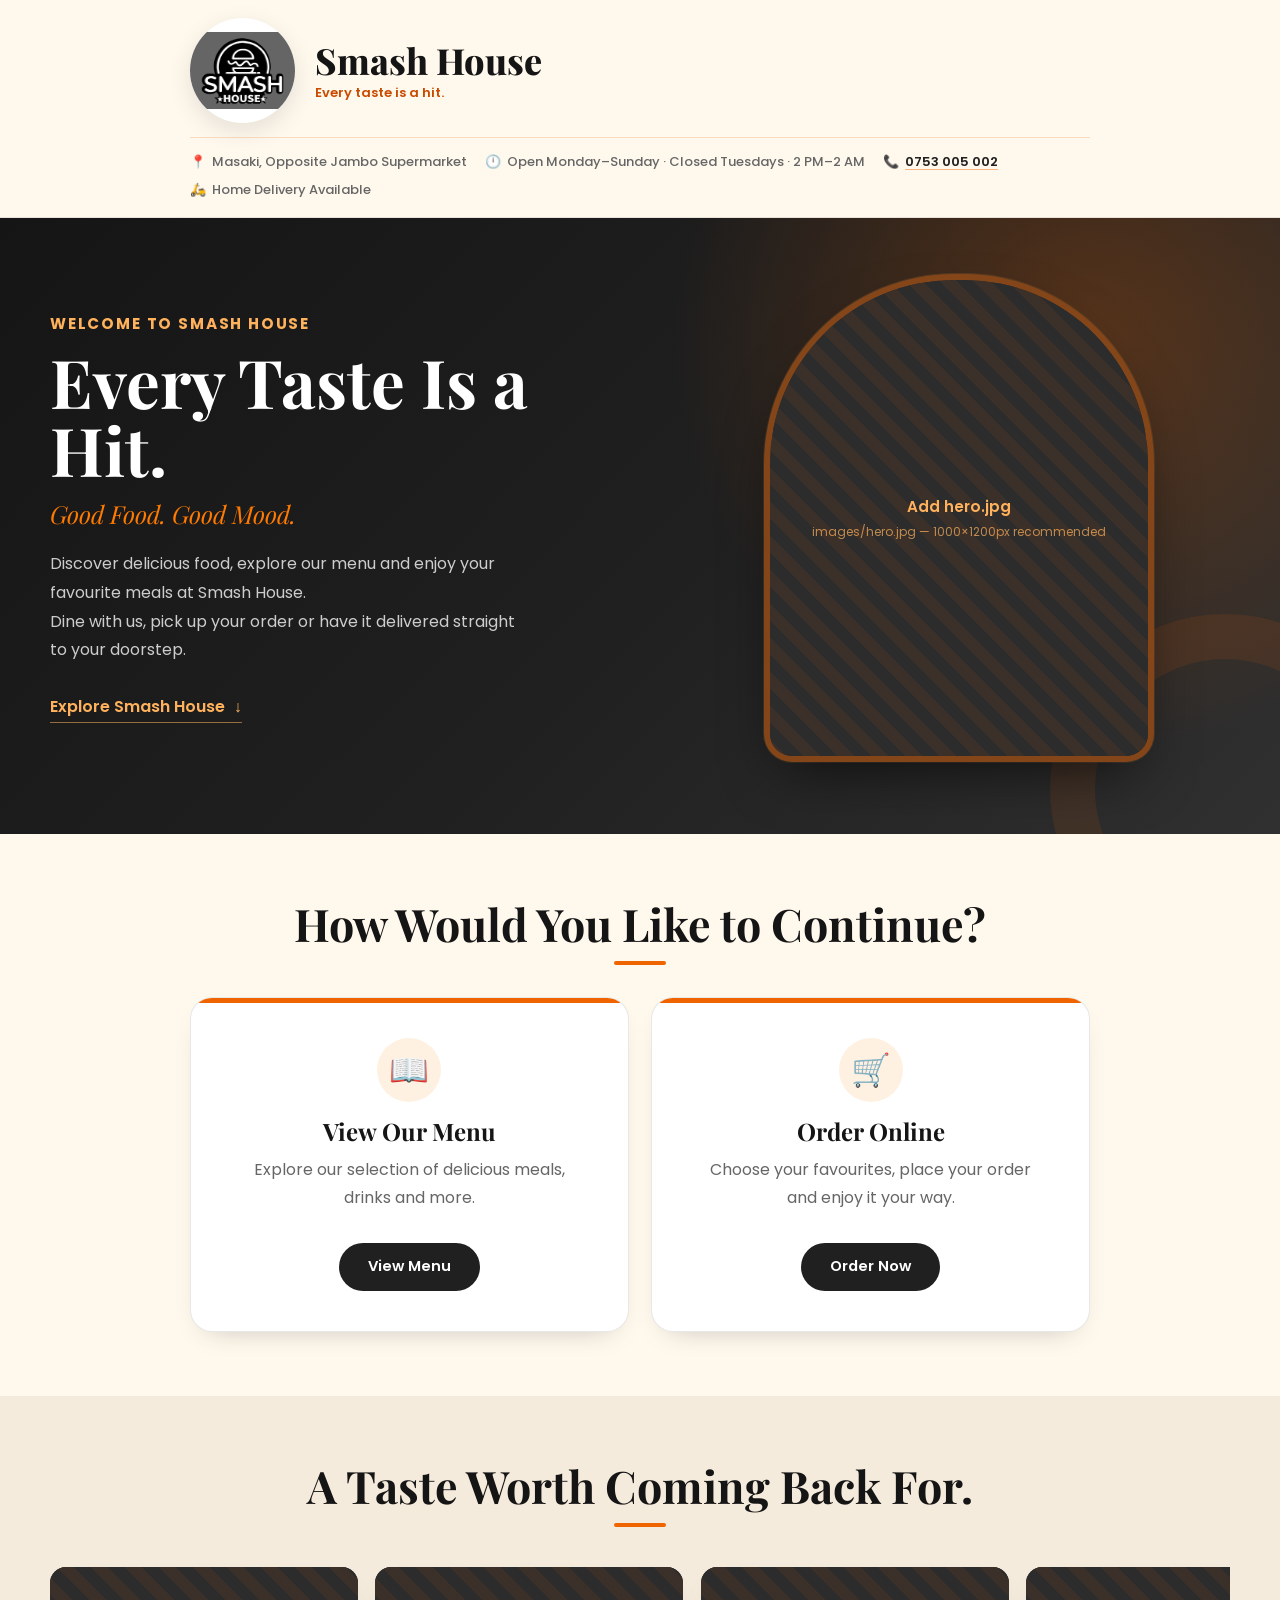
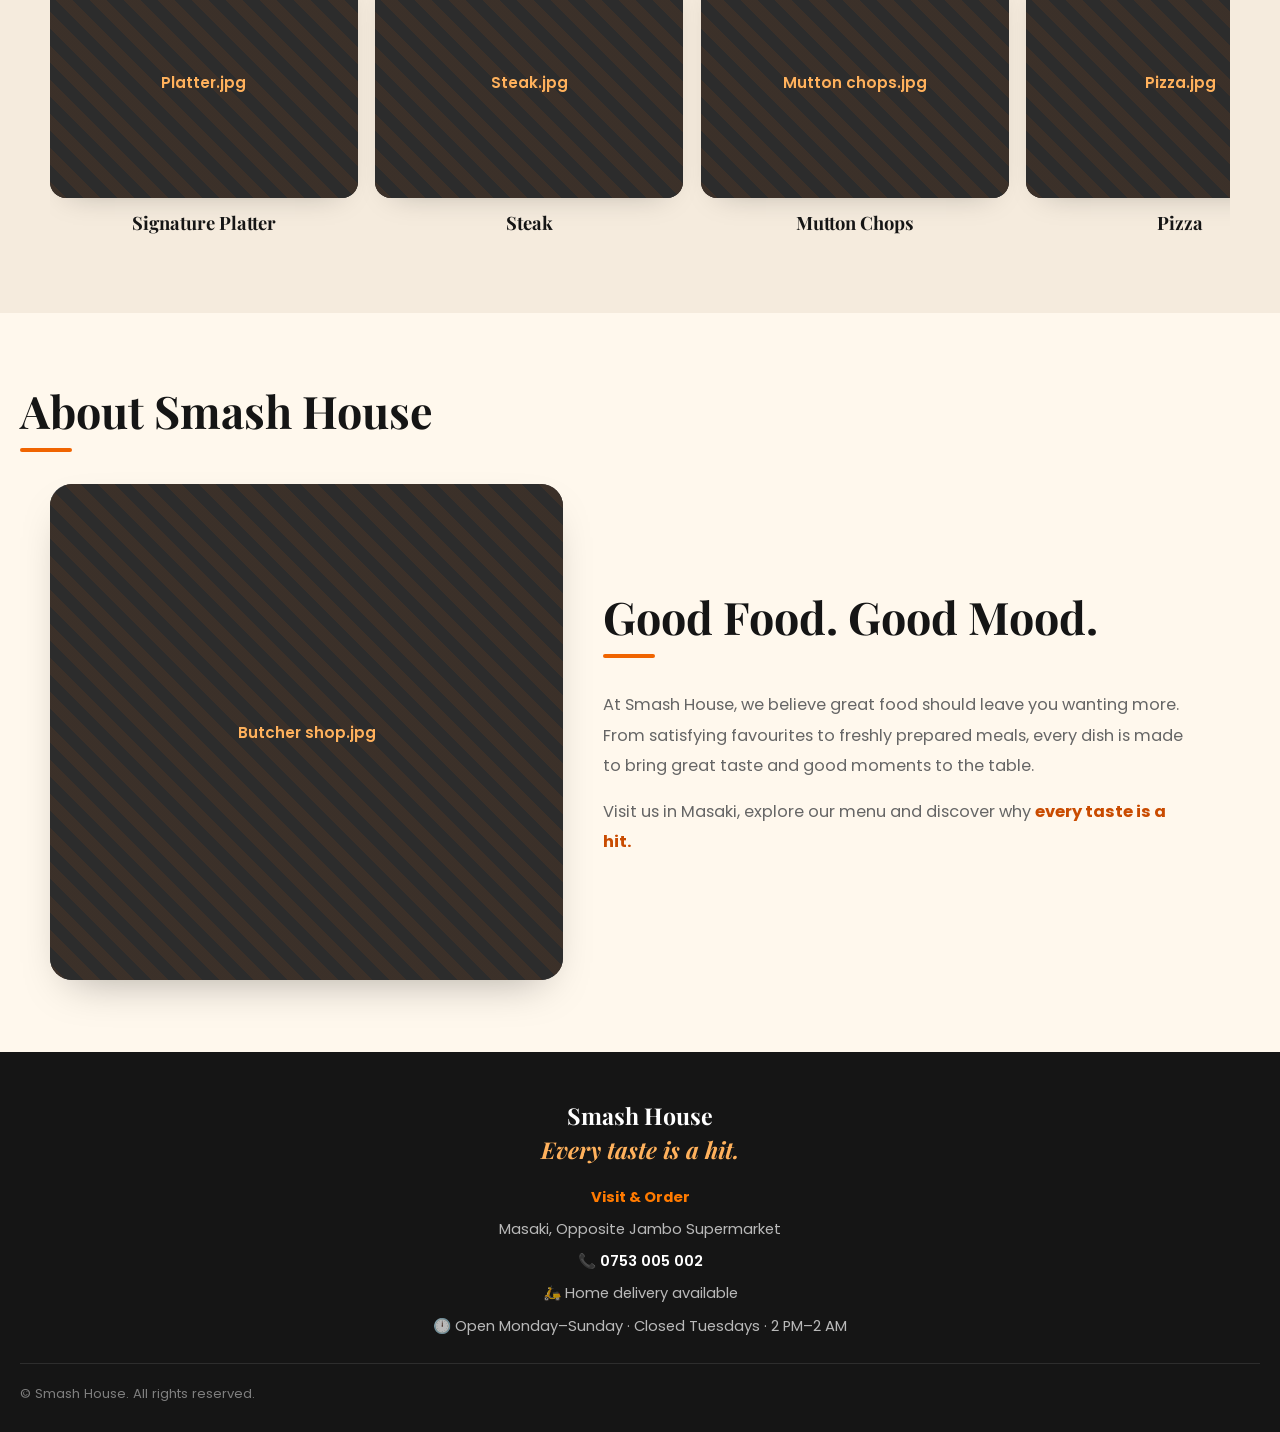
==== index.html @ 9a768fe7 "Update index.html" ====
<!DOCTYPE html>
<html lang="en">
<head>
  <meta charset="UTF-8">
  <meta name="viewport" content="width=device-width, initial-scale=1.0">

  <title>Smash House | Every Taste Is a Hit</title>

  <meta
    name="description"
    content="Welcome to Smash House, Masaki. Discover our menu, enjoy delicious food and order your favourite meals online for pickup or home delivery."
  >

  <!-- Google Fonts -->
  <link rel="preconnect" href="https://fonts.googleapis.com">
  <link rel="preconnect" href="https://fonts.gstatic.com" crossorigin>

  <link
    href="https://fonts.googleapis.com/css2?family=Playfair+Display:wght@600;700;800&family=Poppins:wght@400;500;600;700&display=swap"
    rel="stylesheet"
  >

  <link rel="stylesheet" href="style.css">
</head>

<body>

  <!-- =========================================================
       HEADER
       ========================================================= -->

  <header class="site-header">

    <div class="header-inner">

      <!-- Restaurant Logo -->
      <div class="brand-logo">
        <img
          src="logo.jpeg"
          alt="Smash House logo"
        >
      </div>

      <!-- Restaurant Brand -->
      <div class="brand-copy">

        <p class="brand-eyebrow"></p>

        <h1 class="brand-name">
          Smash House
        </h1>

        <p class="brand-tagline">
          Every taste is a hit.
        </p>

      </div>

      <!-- Restaurant Information -->
      <div class="header-strip">

        <div class="header-strip-item">
          <span class="header-icon">📍</span>
          <span>Masaki, Opposite Jambo Supermarket</span>
        </div>

        <div class="header-strip-item">
          <span class="header-icon">🕛</span>
          <span>
            Open Monday–Sunday · Closed Tuesdays · 2 PM–2 AM
          </span>
        </div>

        <div class="header-strip-item">
          <span class="header-icon">📞</span>
          <a href="tel:0753005002">0753 005 002</a>
        </div>

        <div class="header-strip-item">
          <span class="header-icon">🛵</span>
          <span>Home Delivery Available</span>
        </div>

      </div>

    </div>

  </header>


  <main>

    <!-- =========================================================
         HERO / WELCOME SECTION
         ========================================================= -->

    <section class="hero" aria-labelledby="hero-heading">

      <div class="hero-inner">

        <div class="hero-text">

          <p class="hero-kicker">
            Welcome to Smash House
          </p>

          <h1 id="hero-heading">
            Every Taste Is a Hit.
          </h1>

          <p class="hero-tagline">
            Good Food. Good Mood.
          </p>

          <p class="hero-copy">
            Discover delicious food, explore our menu and enjoy your
            favourite meals at Smash House. 
            <br>
            Dine with us, pick up your
            order or have it delivered straight to your doorstep.
          </p>

          <a href="#choose" class="hero-scroll-cta">
            <span>Explore Smash House</span>
            <span class="hero-scroll-arrow" aria-hidden="true">↓</span>
          </a>

        </div>


        <div class="hero-media">

          <div class="hero-image-frame">

            <img
              src="hero.png"
              alt="Delicious food served at Smash House"
              class="hero-image"
              onerror="this.closest('.hero-image-frame').classList.add('image-fallback')"
            >

            <div class="fallback-label" aria-hidden="true">
              <span>Add hero.jpg</span>
              <small>images/hero.jpg — 1000×1200px recommended</small>
            </div>

          </div>

        </div>

      </div>

    </section>


    <!-- =========================================================
         MAIN OPTIONS
         ========================================================= -->

    <section
      class="choose"
      id="choose"
      aria-labelledby="choose-heading"
    >

      <h2 id="choose-heading" class="section-heading">
        How Would You Like to Continue?
      </h2>

      <div class="choice-grid">

        <!-- Table Menu -->
        <a
          href="index1.html"
          class="choice-card choice-card--menu"
        >

          <span class="choice-icon" aria-hidden="true">
            📖
          </span>

          <h3>
            View Our Menu
          </h3>

          <p>
            Explore our selection of delicious meals, drinks and more.
          </p>

          <span class="choice-button">
            View Menu
          </span>

        </a>


        <!-- Online Ordering -->
        <a
          href="index2.html"
          class="choice-card choice-card--order"
        >

          <span class="choice-icon" aria-hidden="true">
            🛒
          </span>

          <h3>
            Order Online
          </h3>

          <p>
            Choose your favourites, place your order and enjoy it your way.
          </p>

          <span class="choice-button">
            Order Now
          </span>

        </a>

      </div>

    </section>


    <!-- =========================================================
         FEATURED FOOD SECTION
         ========================================================= -->

    <section
      class="featured"
      aria-labelledby="featured-heading"
    >

      <h2 id="featured-heading" class="section-heading">
        A Taste Worth Coming Back For.
      </h2>

      <div class="featured-track">

        <figure class="food-card">

          <div class="food-image-frame">

            <img
              src="Platter.jpeg"
              alt="Smash House platter"
              loading="lazy"
              onerror="this.closest('.food-image-frame').classList.add('image-fallback')"
            >

            <div class="fallback-label" aria-hidden="true">
              <span>Platter.jpg</span>
            </div>

          </div>

          <figcaption>
            Signature Platter
          </figcaption>

        </figure>


        <figure class="food-card">

          <div class="food-image-frame">

            <img
              src="Steak.jpeg"
              alt="Steak served at Smash House"
              loading="lazy"
              onerror="this.closest('.food-image-frame').classList.add('image-fallback')"
            >

            <div class="fallback-label" aria-hidden="true">
              <span>Steak.jpg</span>
            </div>

          </div>

          <figcaption>
            Steak
          </figcaption>

        </figure>


        <figure class="food-card">

          <div class="food-image-frame">

            <img
              src="Mutton chops.jpeg"
              alt="Mutton chops served at Smash House"
              loading="lazy"
              onerror="this.closest('.food-image-frame').classList.add('image-fallback')"
            >

            <div class="fallback-label" aria-hidden="true">
              <span>Mutton chops.jpg</span>
            </div>

          </div>

          <figcaption>
            Mutton Chops
          </figcaption>

        </figure>


        <figure class="food-card">

          <div class="food-image-frame">

            <img
              src="Pizza.jpeg"
              alt="Pizza served at Smash House"
              loading="lazy"
              onerror="this.closest('.food-image-frame').classList.add('image-fallback')"
            >

            <div class="fallback-label" aria-hidden="true">
              <span>Pizza.jpg</span>
            </div>

          </div>

          <figcaption>
            Pizza
          </figcaption>

        </figure>

      </div>

    </section>


    <!-- =========================================================
         ABOUT SECTION
         ========================================================= -->

    <section
      class="about"
      aria-labelledby="about-heading"
    >

      <h2
        id="about-heading"
        class="section-heading section-heading--left"
      >
        About Smash House
      </h2>

      <div class="about-inner">

        <div class="about-image-frame">

          <img
            src="Butcher.jpeg"
            alt="Smash House food and meat selection"
            loading="lazy"
            onerror="this.closest('.about-image-frame').classList.add('image-fallback')"
          >

          <div class="fallback-label" aria-hidden="true">
            <span>Butcher shop.jpg</span>
          </div>

        </div>


        <div class="about-text">

          <h2 class="section-heading section-heading--left">
            Good Food. Good Mood.
          </h2>

          <p>
            At Smash House, we believe great food should leave you
            wanting more. From satisfying favourites to freshly prepared
            meals, every dish is made to bring great taste and good
            moments to the table.
          </p>

          <p>
            Visit us in Masaki, explore our menu and discover why
            <strong>every taste is a hit.</strong>
          </p>

        </div>

      </div>

    </section>


  </main>


  <!-- =========================================================
       FOOTER
       ========================================================= -->

  <footer class="site-footer">

    <div class="footer-inner">

      <!-- Footer Brand -->
      <div class="footer-brand">

        <p class="footer-name">
          Smash House
        </p>

        <p class="footer-tagline">
          Every taste is a hit.
        </p>

      </div>


      <!-- Restaurant Details -->
      <div class="footer-details">

        <p class="footer-heading">
          Visit &amp; Order
        </p>

        <p>
          Masaki, Opposite Jambo Supermarket
        </p>

        <p>
          📞 <a href="tel:0753005002">0753 005 002</a>
        </p>

        <p>
          🛵 Home delivery available
        </p>

        <p>
          🕛 Open Monday–Sunday · Closed Tuesdays · 2 PM–2 AM
        </p>

      </div>

    </div>


    <!-- Copyright -->
    <p class="footer-copyright">
      © <span id="year"></span> Smash House. All rights reserved.
    </p>

  </footer>


  <script src="script.js"></script>

</body>
</html>
---- style.css ----
/* ==========================================================================
   SMASH HOUSE — MODERN RESTAURANT STYLESHEET
   Visual direction:
   Charcoal + Electric Orange + Warm Cream
   Modern, energetic, bold and food-focused.
   ========================================================================== */


/* =========================================================================
   1. DESIGN TOKENS
   ========================================================================= */

:root {

  /* ---------- Colour palette ---------- */

  --charcoal-deep: #151515;
  --charcoal: #202020;
  --charcoal-mid: #2C2C2C;
  --charcoal-light: #3A3A3A;

  --orange-deep: #C94B00;
  --orange: #F06400;
  --orange-bright: #FF7A00;
  --orange-soft: #FFB15C;

  --cream: #FFF8ED;
  --cream-dark: #F5EBDD;
  --white: #FFFFFF;
  --black: #111111;

  --text: #202020;
  --text-soft: #666666;

  --border: rgba(32, 32, 32, 0.10);

  /* ---------- Typography ---------- */

  --font-display: 'Playfair Display', Georgia, serif;
  --font-body: 'Poppins', -apple-system, BlinkMacSystemFont, 'Segoe UI', sans-serif;

  /* ---------- Layout ---------- */

  --max-width: 1180px;

  --radius-xl: 28px;
  --radius-lg: 22px;
  --radius-md: 16px;
  --radius-sm: 10px;

  /* ---------- Shadows ---------- */

  --shadow-soft:
    0 18px 45px -20px rgba(0, 0, 0, 0.35);

  --shadow-card:
    0 12px 30px -18px rgba(0, 0, 0, 0.28);

  --shadow-orange:
    0 12px 28px -14px rgba(240, 100, 0, 0.45);

  /* ---------- Motion ---------- */

  --transition-fast: 180ms ease;

  --transition-med:
    320ms cubic-bezier(0.22, 0.61, 0.36, 1);
}


/* =========================================================================
   2. RESET & BASE
   ========================================================================= */

* {
  box-sizing: border-box;
}

html {
  scroll-behavior: smooth;
}

@media (prefers-reduced-motion: reduce) {

  html {
    scroll-behavior: auto;
  }

  * {
    animation-duration: 0.01ms !important;
    transition-duration: 0.01ms !important;
  }

}

body {
  margin: 0;

  background: var(--cream);
  color: var(--text);

  font-family: var(--font-body);

  -webkit-font-smoothing: antialiased;

  overflow-x: hidden;
}

img {
  max-width: 100%;
  display: block;
}

button {
  font-family: inherit;
}

a {
  color: inherit;
  text-decoration: none;
}


/* =========================================================================
   3. HEADINGS
   ========================================================================= */

h1,
h2,
h3,
p {
  margin-top: 0;
}

h1,
h2,
h3 {
  font-family: var(--font-display);
}

.section-heading {
  text-align: center;

  margin: 0 0 2rem;

  color: var(--charcoal-deep);

  font-family: var(--font-display);

  font-size: clamp(1.9rem, 5vw, 2.8rem);

  line-height: 1.15;
}

.section-heading::after {
  content: "";

  display: block;

  width: 52px;
  height: 4px;

  margin: 0.75rem auto 0;

  background: var(--orange);

  border-radius: 999px;
}

.section-heading--left {
  text-align: left;
}

.section-heading--left::after {
  margin-left: 0;
}


/* =========================================================================
   4. HEADER
   ========================================================================= */

.site-header {
  position: sticky;
  top: 0;
  z-index: 100;

  background: rgba(255, 248, 237, 0.97);

  color: var(--charcoal);

  border-bottom: 1px solid rgba(32, 32, 32, 0.10);

  padding: 18px 20px;

  backdrop-filter: blur(14px);
}


/* =========================================================================
   HEADER INNER
   ========================================================================= */

.header-inner {
  width: 100%;
  max-width: 900px;

  margin: 0 auto;

  display: grid;

  grid-template-columns: 105px minmax(0, 1fr);

  column-gap: 20px;
  row-gap: 14px;

  align-items: center;
}


/* =========================================================================
   RESTAURANT LOGO
   ========================================================================= */

.brand-logo {
  width: 105px;
  height: 105px;

  display: flex;
  align-items: center;
  justify-content: center;

  flex-shrink: 0;

  border-radius: 50%;

  background: var(--white);

  box-shadow:
    0 8px 24px rgba(0, 0, 0, 0.10);

  overflow: hidden;
}

.brand-logo img {
  width: 100%;
  height: 100%;

  object-fit: contain;

  display: block;
}


/* =========================================================================
   BRAND TEXT
   ========================================================================= */

.brand-copy {
  min-width: 0;
}

.brand-eyebrow {
  margin: 0 0 3px;

  font-size: 12px;
  line-height: 1.2;

  letter-spacing: 3px;

  text-transform: uppercase;

  color: var(--orange);

  font-weight: 700;
}

.brand-name {
  margin: 0 0 5px;

  font-family: var(--font-display);

  font-weight: 800;

  font-size: clamp(24px, 6vw, 36px);

  line-height: 1.05;

  color: var(--charcoal-deep);
}

.brand-tagline {
  margin: 0;

  font-family: var(--font-body);

  font-size: 13px;

  line-height: 1.4;

  color: var(--orange-deep);

  font-weight: 600;
}


/* =========================================================================
   HEADER INFORMATION
   ========================================================================= */

.header-strip {
  grid-column: 1 / -1;

  width: 100%;

  display: flex;
  flex-wrap: wrap;

  gap: 8px 18px;

  padding-top: 14px;

  border-top: 1px solid rgba(240, 100, 0, 0.20);
}

.header-strip-item {
  display: flex;

  align-items: flex-start;

  gap: 6px;

  min-width: 0;

  font-size: 13px;

  line-height: 1.5;

  color: var(--text-soft);

  font-weight: 500;
}

.header-strip-item a {
  color: var(--charcoal);

  font-weight: 600;

  text-decoration: underline;

  text-decoration-color: rgba(240, 100, 0, 0.45);

  text-decoration-thickness: 1px;

  text-underline-offset: 3px;
}

.header-strip-item a:hover {
  color: var(--orange);
}

.header-icon {
  flex-shrink: 0;
}


/* =========================================================================
   MOBILE HEADER
   ========================================================================= */

@media (max-width: 600px) {

  .site-header {
    padding: 15px 14px 14px;
  }

  .header-inner {
    grid-template-columns: 88px minmax(0, 1fr);

    column-gap: 14px;

    row-gap: 12px;
  }

  .brand-logo {
    width: 88px;
    height: 88px;
  }

  .brand-eyebrow {
    font-size: 10px;
    letter-spacing: 2.2px;
  }

  .brand-name {
    font-size: 27px;
  }

  .brand-tagline {
    font-size: 12px;
  }

  .header-strip {
    display: flex;

    flex-direction: column;

    gap: 6px;

    padding-top: 12px;
  }

  .header-strip-item {
    font-size: 12.5px;
  }

}


/* =========================================================================
   VERY SMALL PHONES
   ========================================================================= */

@media (max-width: 380px) {

  .header-inner {
    grid-template-columns: 78px minmax(0, 1fr);

    column-gap: 12px;
  }

  .brand-logo {
    width: 78px;
    height: 78px;
  }

  .brand-name {
    font-size: 24px;
  }

  .brand-eyebrow {
    font-size: 9px;
    letter-spacing: 1.8px;
  }

  .brand-tagline {
    font-size: 11px;
  }

  .header-strip-item {
    font-size: 12px;
  }

}


/* =========================================================================
   5. HERO
   ========================================================================= */

.hero {

  position: relative;

  background:
    radial-gradient(
      circle at 85% 20%,
      rgba(240, 100, 0, 0.25),
      transparent 35%
    ),

    linear-gradient(
      135deg,
      var(--charcoal-deep) 0%,
      var(--charcoal) 55%,
      #303030 100%
    );

  padding: 3.5rem 1.25rem 4.5rem;

  overflow: hidden;
}

.hero::before {

  content: "";

  position: absolute;

  width: 260px;
  height: 260px;

  right: -120px;
  bottom: -130px;

  border-radius: 50%;

  border: 45px solid rgba(240, 100, 0, 0.10);

  pointer-events: none;
}

.hero-inner {

  position: relative;
  z-index: 1;

  max-width: var(--max-width);

  margin: 0 auto;

  display: grid;

  grid-template-columns: 1fr;

  gap: 2.5rem;

  align-items: center;
}

.hero-text {
  color: var(--white);

  text-align: center;
}

.hero-kicker {

  font-family: var(--font-body);

  font-size: 0.95rem;

  letter-spacing: 0.12em;

  text-transform: uppercase;

  color: var(--orange-soft);

  font-weight: 700;

  margin-bottom: 0.7rem;
}

.hero-text h1 {

  color: var(--white);

  font-size: clamp(
    2.6rem,
    8vw,
    4.2rem
  );

  line-height: 1.02;

  margin-bottom: 0.2em;
}

.hero-tagline {

  font-family: var(--font-display);

  font-style: italic;

  color: var(--orange-bright);

  font-size: clamp(
    1.15rem,
    3vw,
    1.55rem
  );

  margin-bottom: 0.8em;
}

.hero-copy {

  max-width: 48ch;

  margin-left: auto;
  margin-right: auto;

  color: rgba(255, 255, 255, 0.78);

  font-size: 1rem;

  line-height: 1.8;
}

.hero-scroll-cta {

  display: inline-flex;

  align-items: center;

  gap: 0.55rem;

  margin-top: 0.8rem;

  color: var(--orange-soft);

  font-weight: 600;

  border-bottom: 1px solid rgba(255, 177, 92, 0.55);

  padding-bottom: 3px;

  transition:
    gap var(--transition-fast),
    color var(--transition-fast);
}

.hero-scroll-cta:hover {

  gap: 0.9rem;

  color: var(--white);
}

.hero-scroll-arrow {

  display: inline-block;

  animation: bob 2.2s ease-in-out infinite;
}

@keyframes bob {

  0%,
  100% {
    transform: translateY(0);
  }

  50% {
    transform: translateY(4px);
  }

}


/* =========================================================================
   HERO IMAGE
   ========================================================================= */

.hero-media {

  display: flex;

  justify-content: center;
}

.hero-image-frame {

  width: min(100%, 390px);

  aspect-ratio: 4 / 5;

  border-radius:
    190px
    190px
    28px
    28px;

  overflow: hidden;

  border: 6px solid rgba(240, 100, 0, 0.45);

  box-shadow:
    0 25px 60px -22px rgba(0, 0, 0, 0.70),
    0 0 0 1px rgba(255, 177, 92, 0.12);

  position: relative;

  background: var(--charcoal-mid);
}

.hero-image-frame .hero-image {

  width: 100%;

  height: 100%;

  object-fit: cover;
}


/* =========================================================================
   IMAGE FALLBACK
   ========================================================================= */

.fallback-label {

  display: none;

  position: absolute;

  inset: 0;

  flex-direction: column;

  align-items: center;

  justify-content: center;

  text-align: center;

  gap: 0.3rem;

  padding: 1rem;

  color: var(--orange-soft);

  background:

    repeating-linear-gradient(
      45deg,
      rgba(240, 100, 0, 0.08) 0 12px,
      transparent 12px 24px
    ),

    var(--charcoal-mid);

  font-family: var(--font-body);
}

.fallback-label span {

  font-weight: 600;

  font-size: 0.95rem;
}

.fallback-label small {

  opacity: 0.70;

  font-size: 0.75rem;
}

.image-fallback .fallback-label {
  display: flex;
}

.image-fallback img {
  display: none;
}


/* =========================================================================
   6. CHOOSE SECTION
   ========================================================================= */

.choose {

  max-width: var(--max-width);

  margin: 0 auto;

  padding: 4rem 1.25rem;
}

.choice-grid {

  display: grid;

  grid-template-columns: 1fr;

  gap: 1.4rem;

  max-width: 900px;

  margin: 0 auto;
}

.choice-card {

  position: relative;

  display: flex;

  flex-direction: column;

  align-items: center;

  text-align: center;

  background: var(--white);

  border: 1px solid var(--border);

  border-radius: var(--radius-lg);

  padding: 2.5rem 1.75rem;

  min-height: 230px;

  justify-content: center;

  box-shadow: var(--shadow-card);

  overflow: hidden;

  transition:
    transform var(--transition-med),
    box-shadow var(--transition-med),
    border-color var(--transition-med);
}

.choice-card::before {

  content: "";

  position: absolute;

  top: 0;
  left: 0;

  width: 100%;
  height: 5px;

  background: var(--orange);
}

.choice-card:hover,
.choice-card:focus-visible {

  transform: translateY(-7px);

  box-shadow: var(--shadow-soft);

  border-color: rgba(240, 100, 0, 0.30);
}

.choice-icon {

  width: 64px;
  height: 64px;

  display: flex;

  align-items: center;
  justify-content: center;

  border-radius: 50%;

  background: #FFF1E2;

  font-size: 2rem;

  margin-bottom: 0.8rem;
}

.choice-card h3 {

  font-size: 1.5rem;

  margin-bottom: 0.4em;

  color: var(--charcoal-deep);
}

.choice-card p {

  color: var(--text-soft);

  max-width: 34ch;

  line-height: 1.7;
}

.choice-button {

  margin-top: 1rem;

  display: inline-block;

  background: var(--charcoal);

  color: var(--white);

  font-weight: 600;

  font-size: 0.92rem;

  padding: 0.85rem 1.8rem;

  border-radius: 999px;

  transition:
    background var(--transition-fast),
    transform var(--transition-fast),
    box-shadow var(--transition-fast);
}

.choice-card:hover .choice-button {

  background: var(--orange);

  box-shadow: var(--shadow-orange);

  transform: translateY(-2px);
}


/* =========================================================================
   7. FEATURED FOOD
   ========================================================================= */

.featured {

  background: var(--cream-dark);

  padding: 4rem 0;
}

.featured .section-heading {
  padding: 0 1.25rem;
}

.featured-track {

  max-width: var(--max-width);

  margin: 0 auto;

  padding:
    0.5rem
    1.25rem
    0.9rem;

  display: grid;

  grid-auto-flow: column;

  grid-auto-columns: 72%;

  gap: 1.1rem;

  overflow-x: auto;

  scroll-snap-type: x mandatory;

  scrollbar-width: thin;

  scrollbar-color:
    var(--orange)
    transparent;
}

.food-card {

  margin: 0;

  scroll-snap-align: start;
}

.food-image-frame {

  position: relative;

  aspect-ratio: 4 / 3;

  border-radius: var(--radius-md);

  overflow: hidden;

  background: var(--charcoal-mid);

  box-shadow: var(--shadow-card);
}

.food-image-frame img {

  width: 100%;

  height: 100%;

  object-fit: cover;

  transition:
    transform var(--transition-med);
}

.food-card:hover .food-image-frame img {

  transform: scale(1.06);
}

.food-card figcaption {

  margin-top: 0.7rem;

  font-family: var(--font-display);

  font-weight: 700;

  color: var(--charcoal-deep);

  text-align: center;

  font-size: 1.15rem;
}


/* =========================================================================
   8. ABOUT SECTION
   ========================================================================= */

.about {

  padding: 4.5rem 1.25rem;

  background: var(--cream);
}

.about-inner {

  max-width: var(--max-width);

  margin: 0 auto;

  display: grid;

  grid-template-columns: 1fr;

  gap: 2.5rem;

  align-items: center;
}

.about-image-frame {

  position: relative;

  aspect-ratio: 1080 / 1044;

  width: 100%;

  border-radius: var(--radius-lg);

  overflow: hidden;

  background: var(--charcoal-mid);

  box-shadow: var(--shadow-soft);
}

.about-image-frame img {

  width: 100%;

  height: 100%;

  object-fit: contain;

  display: block;
}

.about-text p {

  font-size: 1.02rem;

  line-height: 1.85;

  color: var(--text-soft);

  max-width: 58ch;
}

.about-text strong {

  color: var(--orange-deep);

}


/* =========================================================================
   9. HOW IT WORKS
   ========================================================================= */

.steps {

  background:
    linear-gradient(
      135deg,
      var(--charcoal-deep),
      var(--charcoal)
    );

  padding: 4rem 1.25rem;
}

.steps .section-heading {

  color: var(--white);
}

.steps-list {

  max-width: var(--max-width);

  margin: 0 auto;

  display: grid;

  grid-template-columns: 1fr;

  gap: 1.75rem;

  counter-reset: step;
}

.step {

  text-align: center;

  padding: 1.5rem 1rem;
}

.step-number {

  display: inline-flex;

  align-items: center;

  justify-content: center;

  width: 50px;
  height: 50px;

  border-radius: 50%;

  border: 2px solid var(--orange);

  color: var(--orange-soft);

  font-family: var(--font-display);

  font-weight: 700;

  font-size: 1.15rem;

  margin-bottom: 0.8rem;
}

.step h3 {

  color: var(--white);

  font-size: 1.2rem;
}

.step p {

  color: rgba(255, 255, 255, 0.68);

  font-size: 0.95rem;

  line-height: 1.7;
}


/* =========================================================================
   10. FOOTER
   ========================================================================= */

.site-footer {

  background: var(--charcoal-deep);

  color: var(--white);

  padding:
    3rem
    1.25rem
    1.75rem;
}

.footer-inner {

  max-width: var(--max-width);

  margin: 0 auto;

  text-align: center;
}

.footer-brand {

  font-family: var(--font-display);

  font-size: 1.45rem;

  font-weight: 700;

  color: var(--white);

  margin-bottom: 0.15em;
}

.footer-name {

  margin-bottom: 0.15rem;
}

.footer-tagline {

  font-style: italic;

  color: var(--orange-soft);

  margin-bottom: 1.25rem;
}

.footer-details {

  color: rgba(255, 255, 255, 0.70);

  font-size: 0.92rem;

  line-height: 1.7;
}

.footer-details p {

  margin-bottom: 0.45rem;
}

.footer-heading {

  color: var(--orange-bright);

  font-family: var(--font-body);

  font-weight: 700;

  margin-bottom: 0.7rem;
}

.footer-details a {

  color: var(--white);

  font-weight: 600;
}

.footer-details a:hover {

  color: var(--orange-bright);
}

.footer-links {

  display: flex;

  justify-content: center;

  gap: 1.75rem;

  margin-bottom: 1.5rem;

  flex-wrap: wrap;
}

.footer-links a {

  font-weight: 500;

  border-bottom: 1px solid transparent;

  transition:
    border-color var(--transition-fast),
    color var(--transition-fast);
}

.footer-links a:hover {

  color: var(--orange-bright);

  border-color: var(--orange-bright);
}

.footer-copyright {

  font-size: 0.82rem;

  color: rgba(255, 255, 255, 0.45);

  margin: 1.5rem 0 0;

  padding-top: 1.25rem;

  border-top:
    1px solid rgba(255, 255, 255, 0.10);
}


/* =========================================================================
   11. SCROLL REVEAL
   ========================================================================= */

.reveal {

  opacity: 0;

  transform: translateY(18px);

  transition:
    opacity 0.7s ease,
    transform 0.7s ease;
}

.reveal.is-visible {

  opacity: 1;

  transform: translateY(0);
}


/* =========================================================================
   12. TABLET
   ========================================================================= */

@media (min-width: 640px) {

  .featured-track {

    grid-auto-columns: 45%;
  }

}


/* =========================================================================
   13. DESKTOP
   ========================================================================= */

@media (min-width: 860px) {

  .hero-inner {

    grid-template-columns:
      1.05fr
      0.95fr;
  }

  .hero-text {

    text-align: left;
  }

  .hero-copy {

    margin-left: 0;
  }

  .choice-grid {

    grid-template-columns:
      1fr 1fr;
  }

  .about-inner {

    grid-template-columns:
      0.9fr
      1.1fr;
  }

  .steps-list {

    grid-template-columns:
      repeat(3, 1fr);
  }

  .featured-track {

    grid-auto-columns: 27%;
  }

}


/* =========================================================================
   14. NAVIGATION COMPATIBILITY
   ========================================================================= */

@media (min-width: 900px) {

  .nav-toggle {
    display: none !important;
  }

  .nav-menu {
    display: flex !important;
  }

}

@media (max-width: 899px) {

  .nav-toggle {
    display: flex;
  }

  .nav-menu {

    position: absolute;

    top: 100%;
    left: 0;
    right: 0;

    background: var(--cream);

    flex-direction: column;

    align-items: center;

    gap: 0;

    max-height: 0;

    overflow: hidden;

    border-bottom:
      1px solid var(--border);

    transition:
      max-height var(--transition-med);
  }

  .nav-menu.is-open {

    max-height: 260px;
  }

  .nav-menu li {

    width: 100%;
  }

  .nav-link {

    display: block;

    padding: 1rem 1.25rem;

    border-top:
      1px solid var(--border);
  }

  .nav-link::after {

    display: none;
  }

}


/* =========================================================================
   15. LARGE DESKTOP
   ========================================================================= */

@media (min-width: 1100px) {

  .navbar {

    padding:
      0.75rem
      1.5rem;
  }

}


/* =========================================================================
   16. ACCESSIBILITY
   ========================================================================= */

.choice-card:focus-visible,
.hero-scroll-cta:focus-visible,
.header-strip-item a:focus-visible,
.footer-details a:focus-visible,
.footer-links a:focus-visible {

  outline:
    3px solid var(--orange);

  outline-offset: 4px;
}


/* =========================================================================
   17. SELECTION
   ========================================================================= */

::selection {

  background: var(--orange);

  color: var(--white);
}
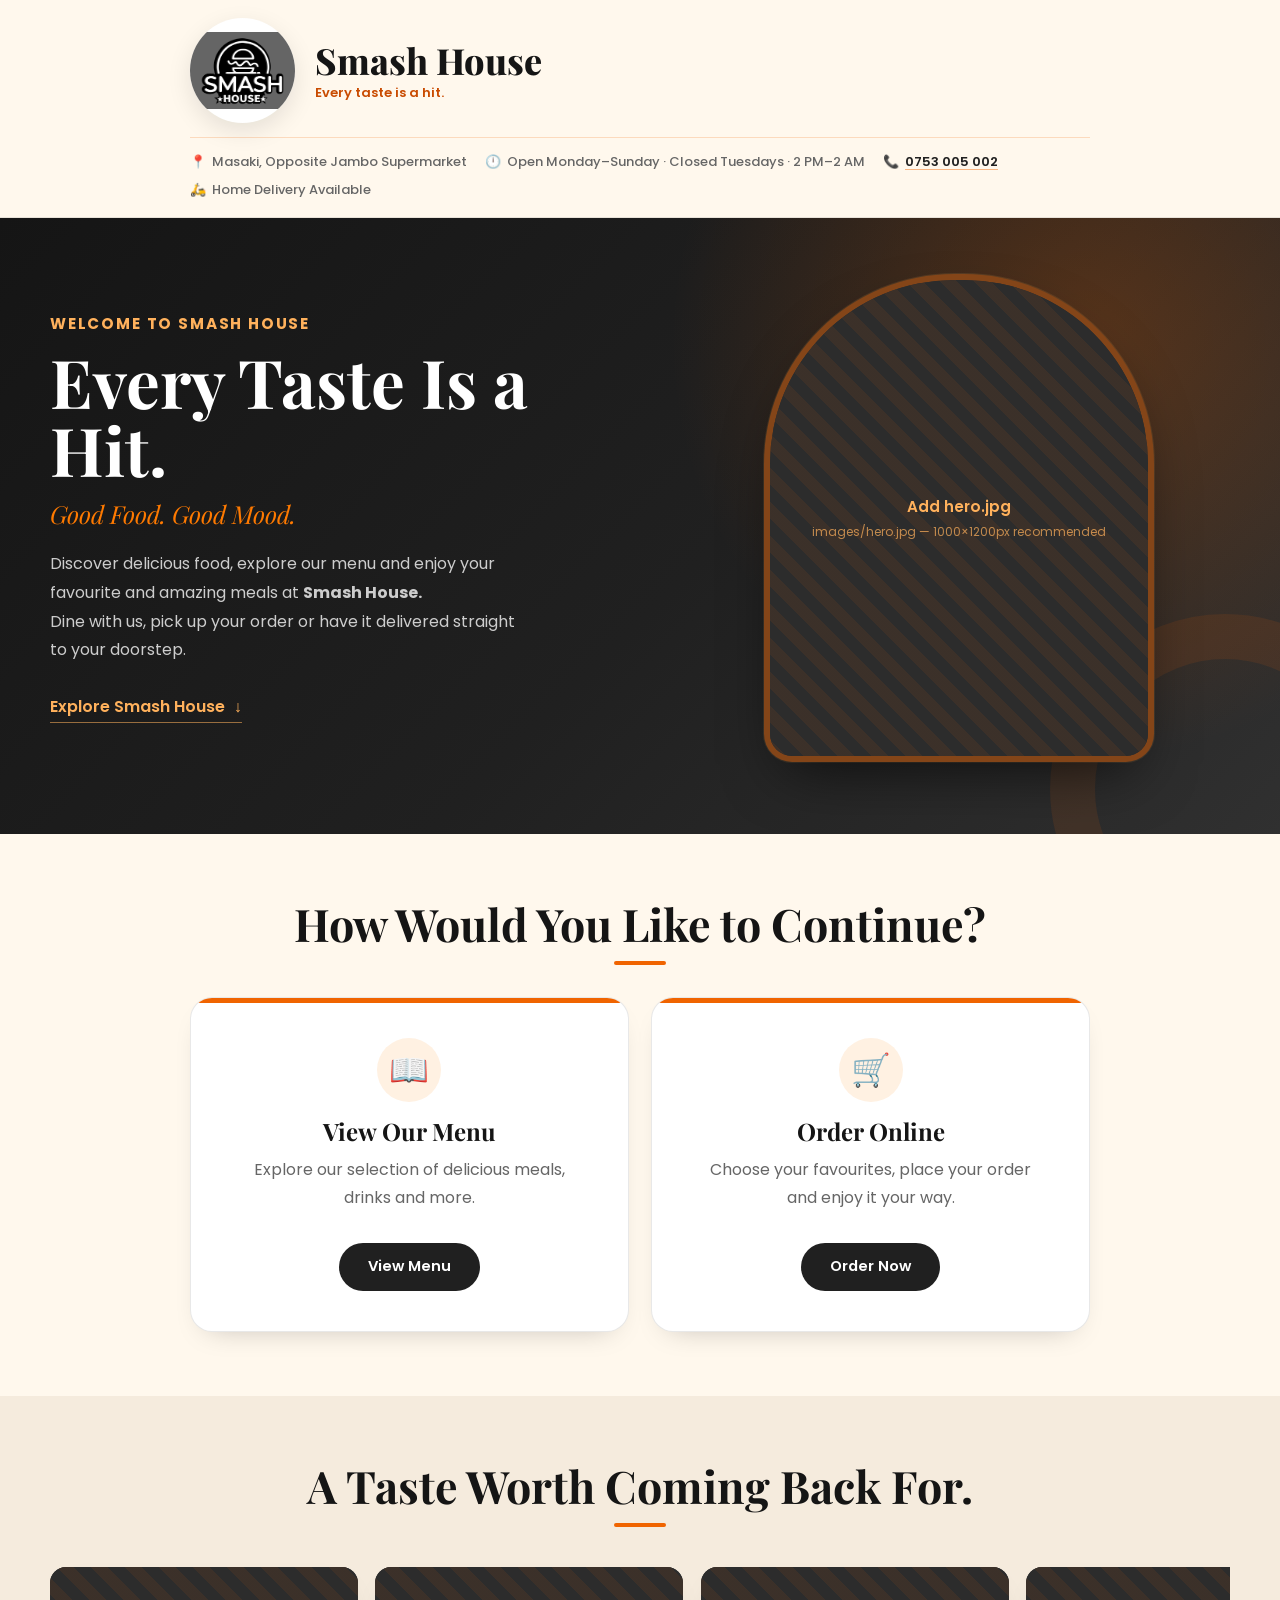
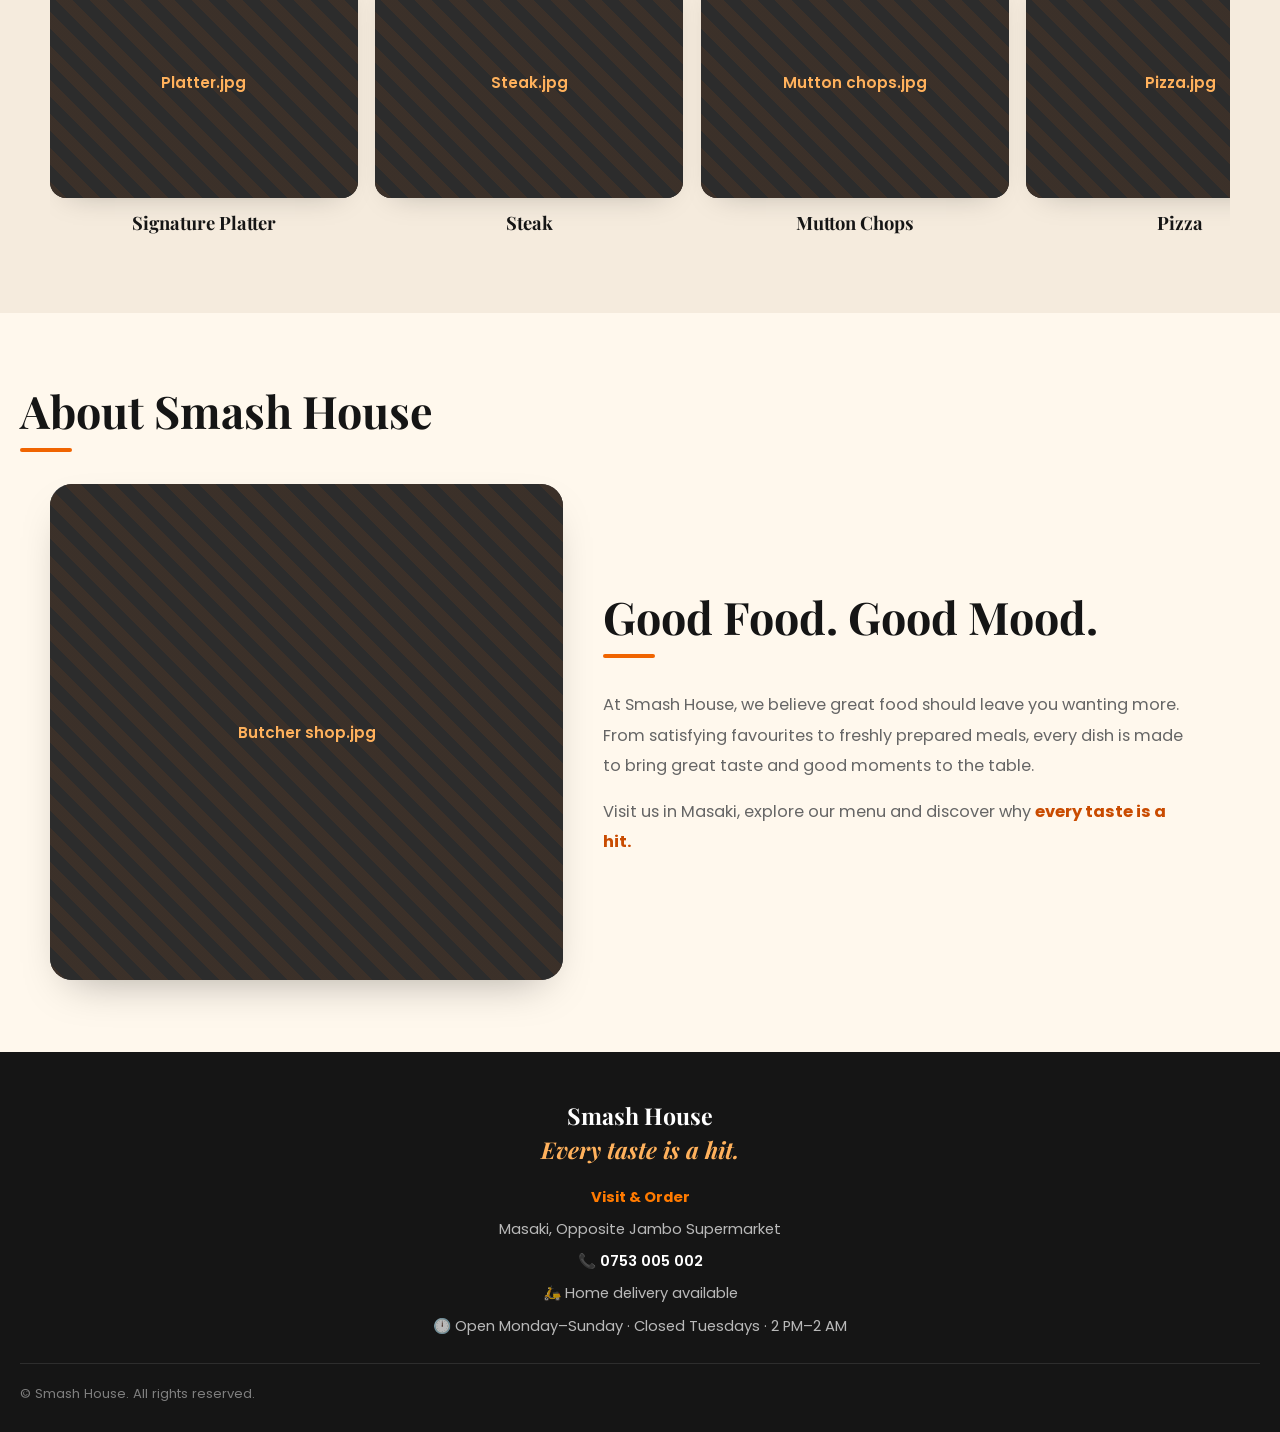
==== commit 15cf2699: "Update index.html" ====
--- a/index.html
+++ b/index.html
@@ -114,7 +114,10 @@
 
           <p class="hero-copy">
             Discover delicious food, explore our menu and enjoy your
-            favourite meals at Smash House. 
+            favourite and amazing meals at 
+            <strong>
+               Smash House. 
+            </strong>
             <br>
             Dine with us, pick up your
             order or have it delivered straight to your doorstep.
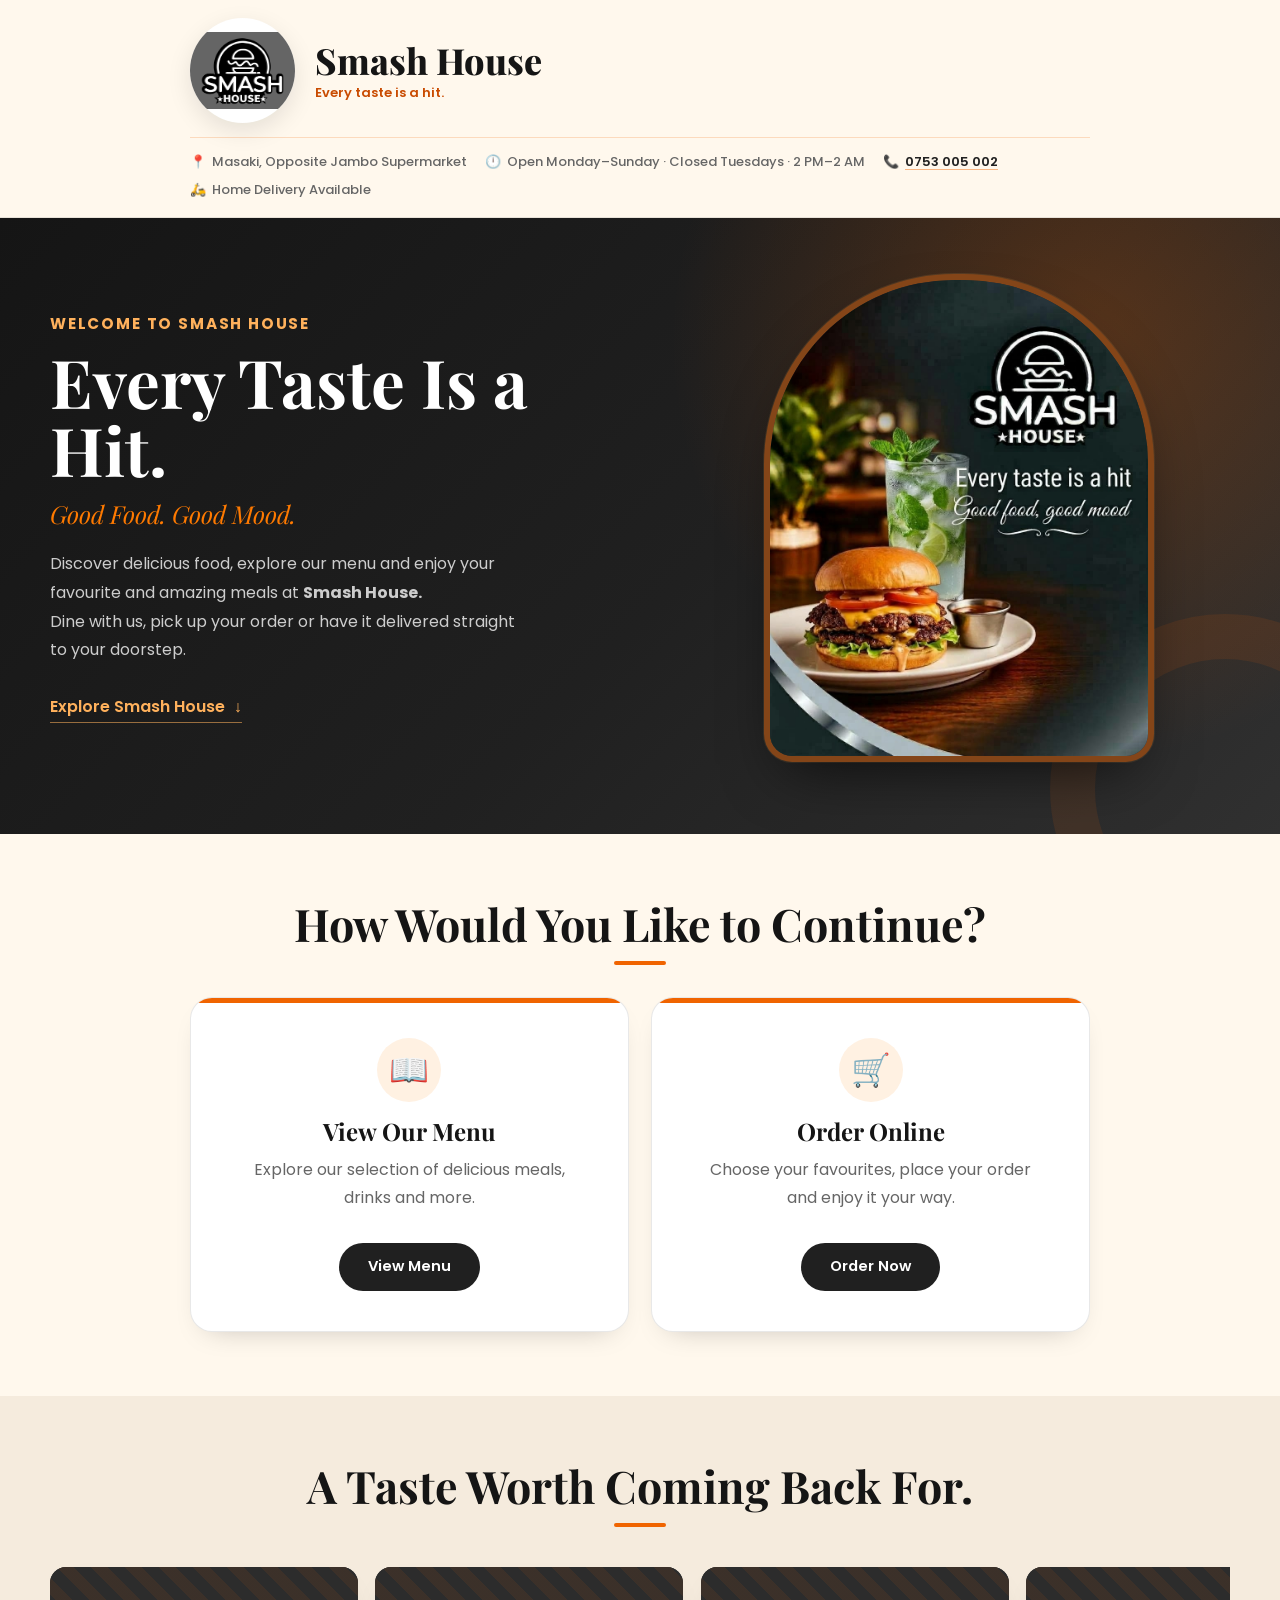
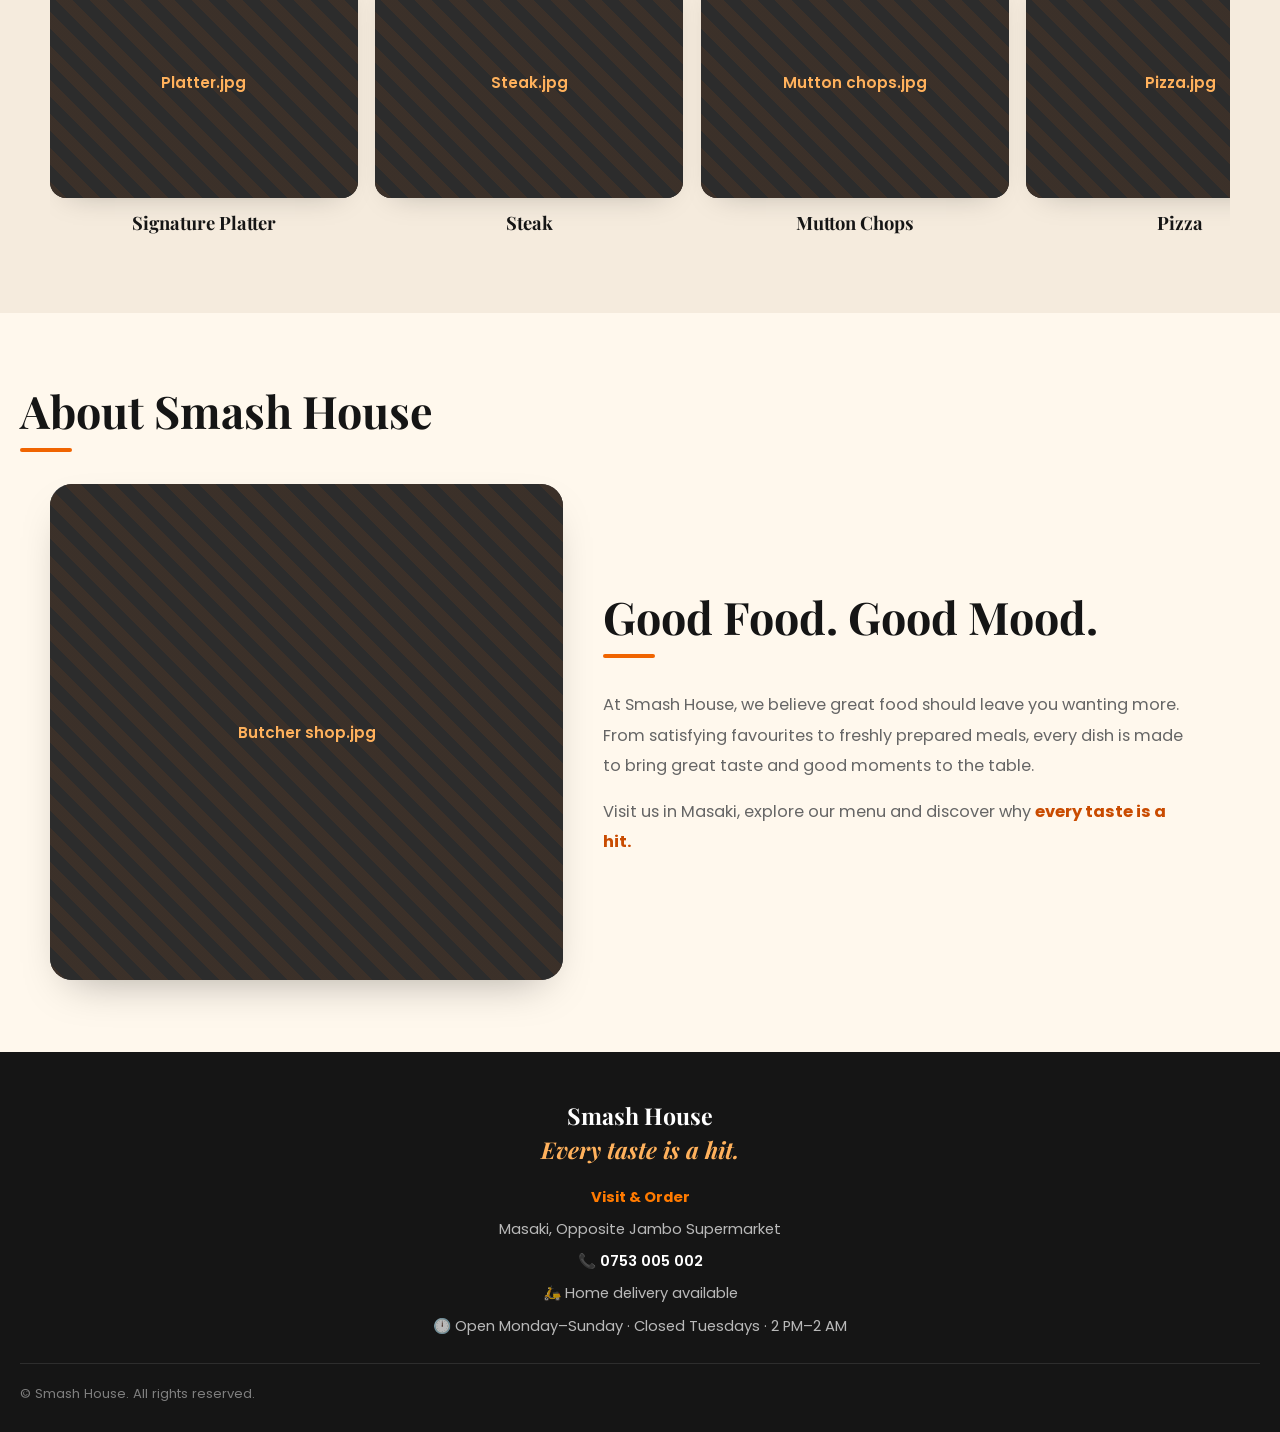
==== commit 8071b228: "Update index.html" ====
--- a/index.html
+++ b/index.html
@@ -136,7 +136,7 @@
           <div class="hero-image-frame">
 
             <img
-              src="hero.png"
+              src="hero.jpeg"
               alt="Delicious food served at Smash House"
               class="hero-image"
               onerror="this.closest('.hero-image-frame').classList.add('image-fallback')"
@@ -455,7 +455,8 @@
 
     <!-- Copyright -->
     <p class="footer-copyright">
-      © <span id="year"></span> Smash House. All rights reserved.
+      © <span id="year"></span>
+      Smash House. All rights reserved.
     </p>
 
   </footer>
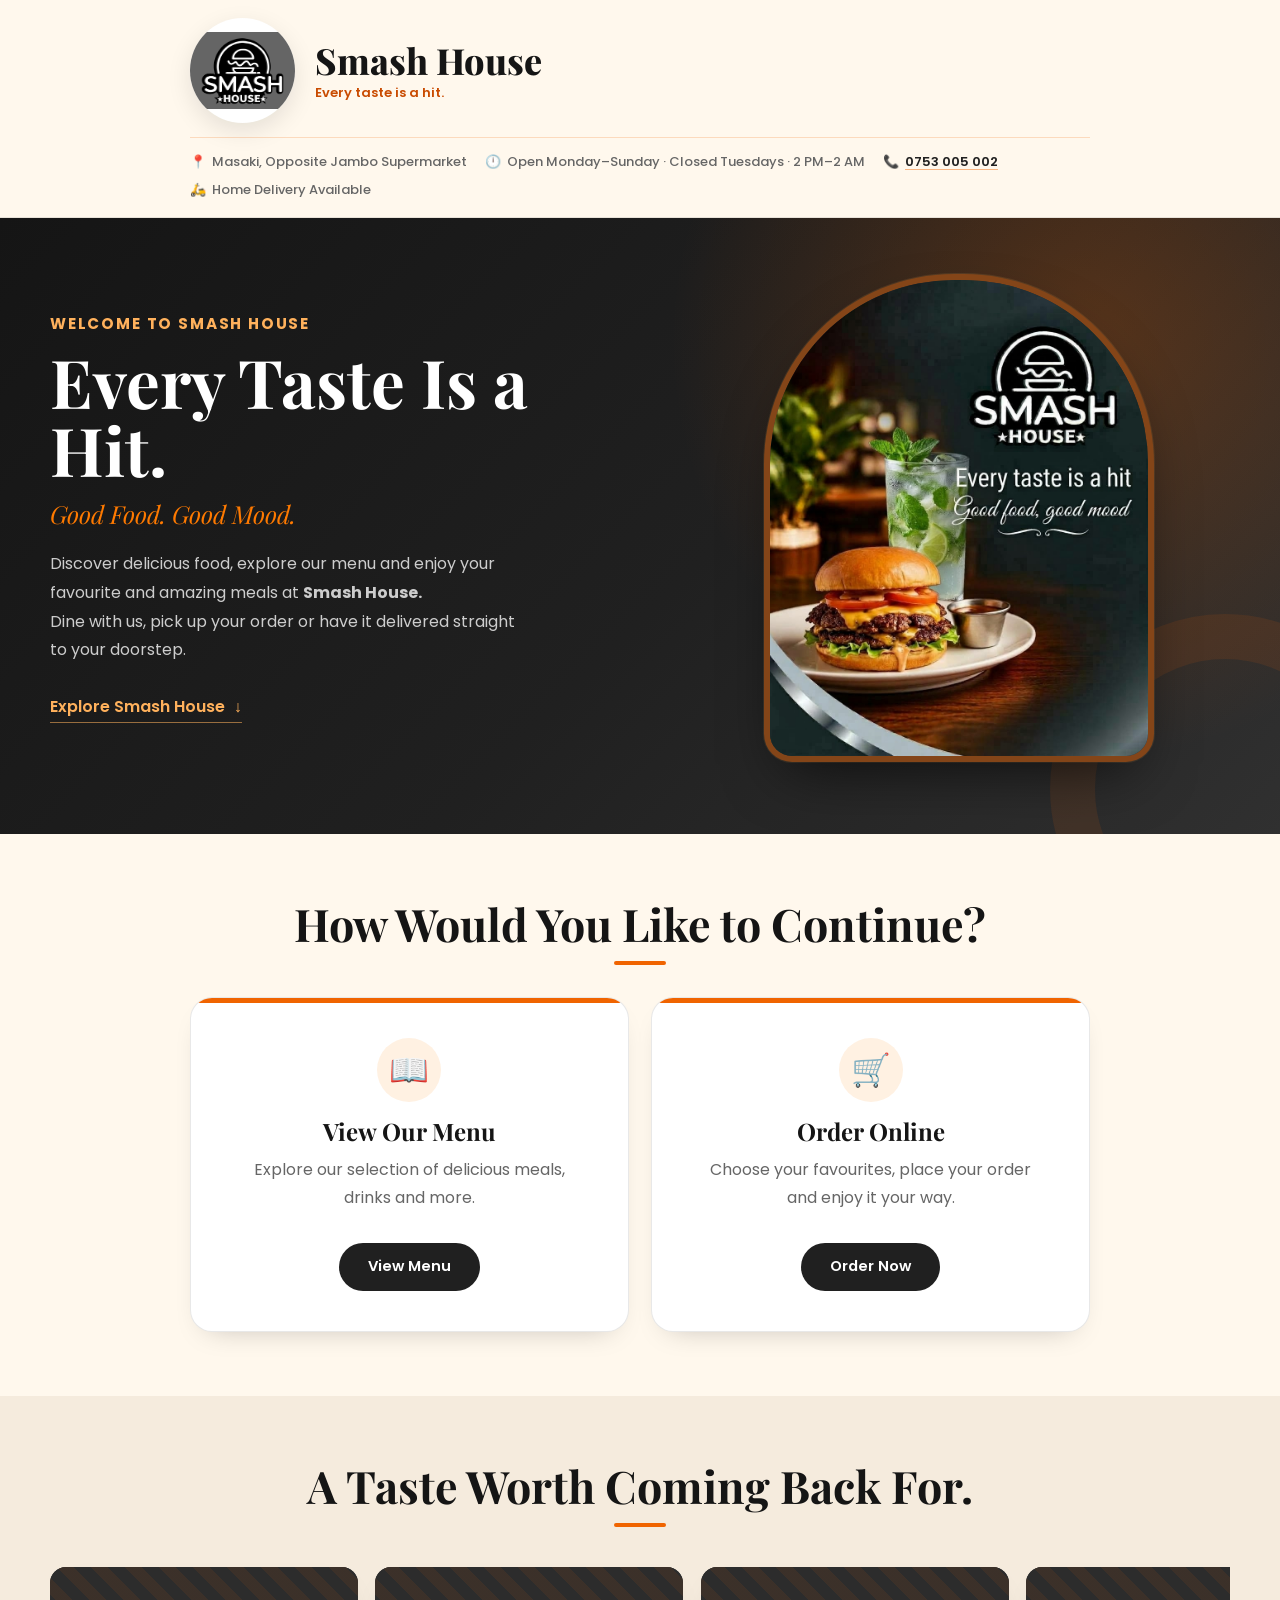
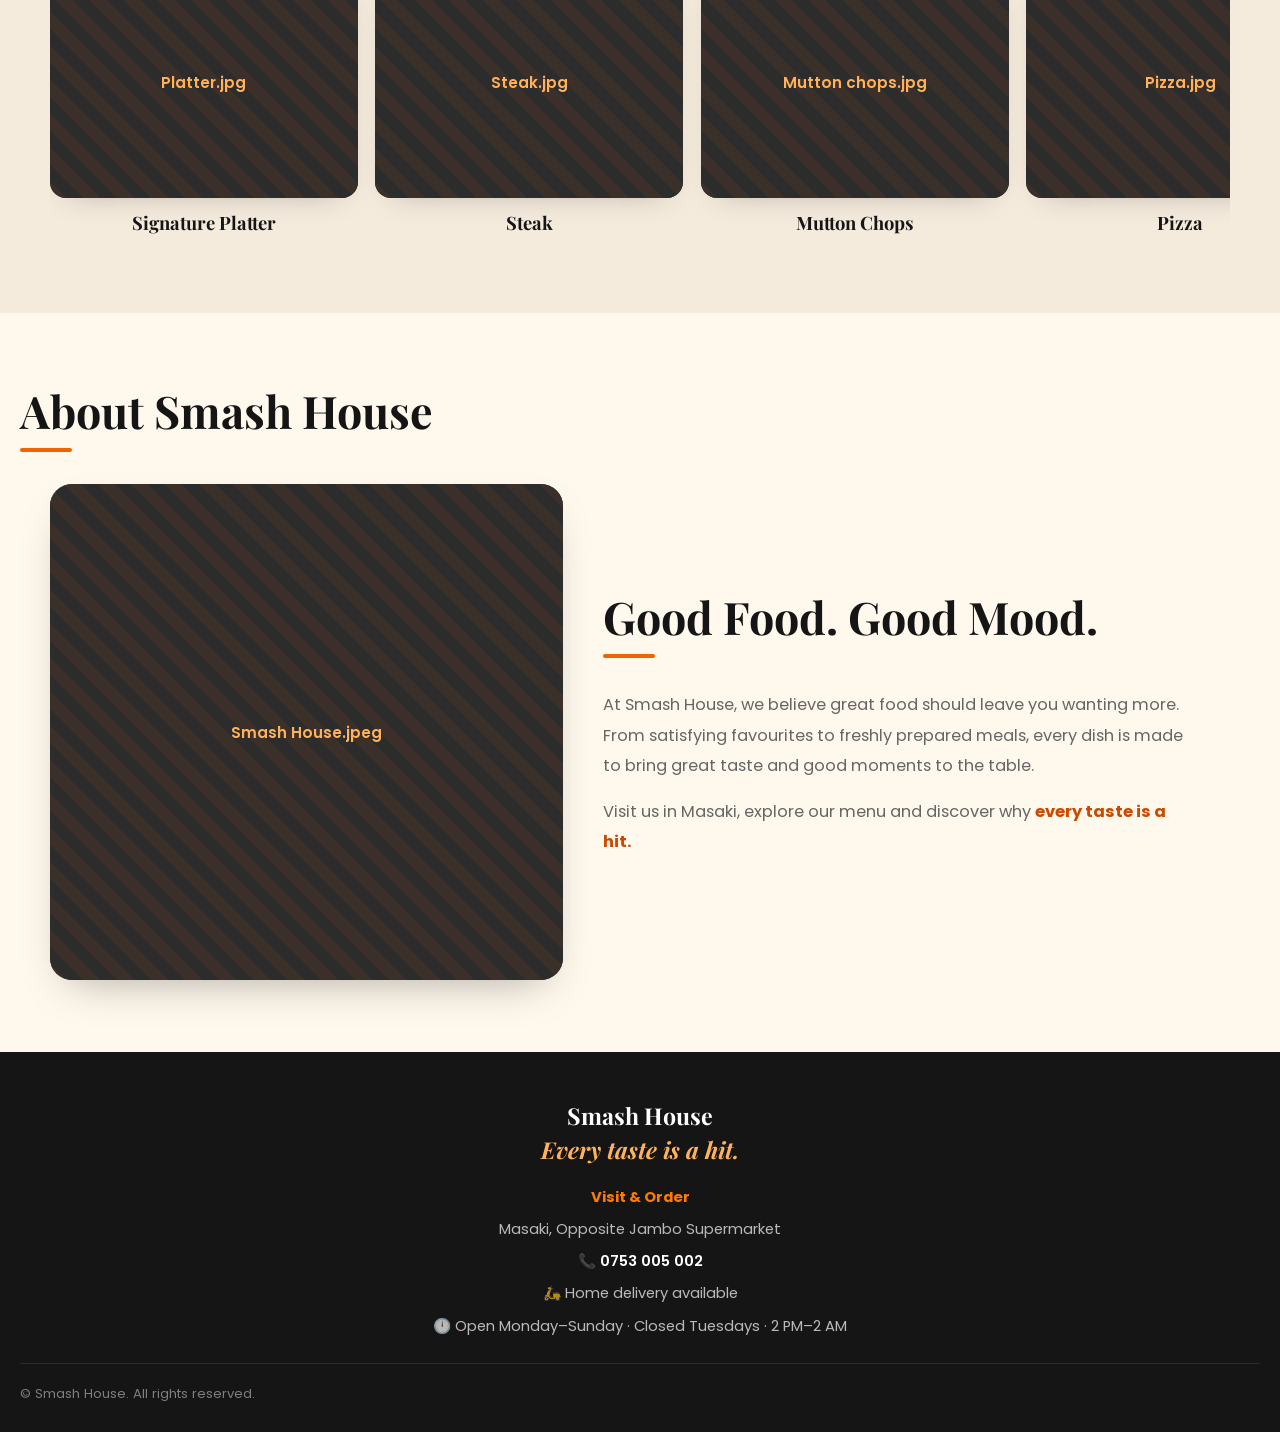
==== commit 149b9b5a: "Update index.html" ====
--- a/index.html
+++ b/index.html
@@ -362,14 +362,14 @@
         <div class="about-image-frame">
 
           <img
-            src="Butcher.jpeg"
-            alt="Smash House food and meat selection"
+            src="Smash House.jpeg"
+            alt="Smash House"
             loading="lazy"
             onerror="this.closest('.about-image-frame').classList.add('image-fallback')"
           >
 
           <div class="fallback-label" aria-hidden="true">
-            <span>Butcher shop.jpg</span>
+            <span>Smash House.jpeg</span>
           </div>
 
         </div>
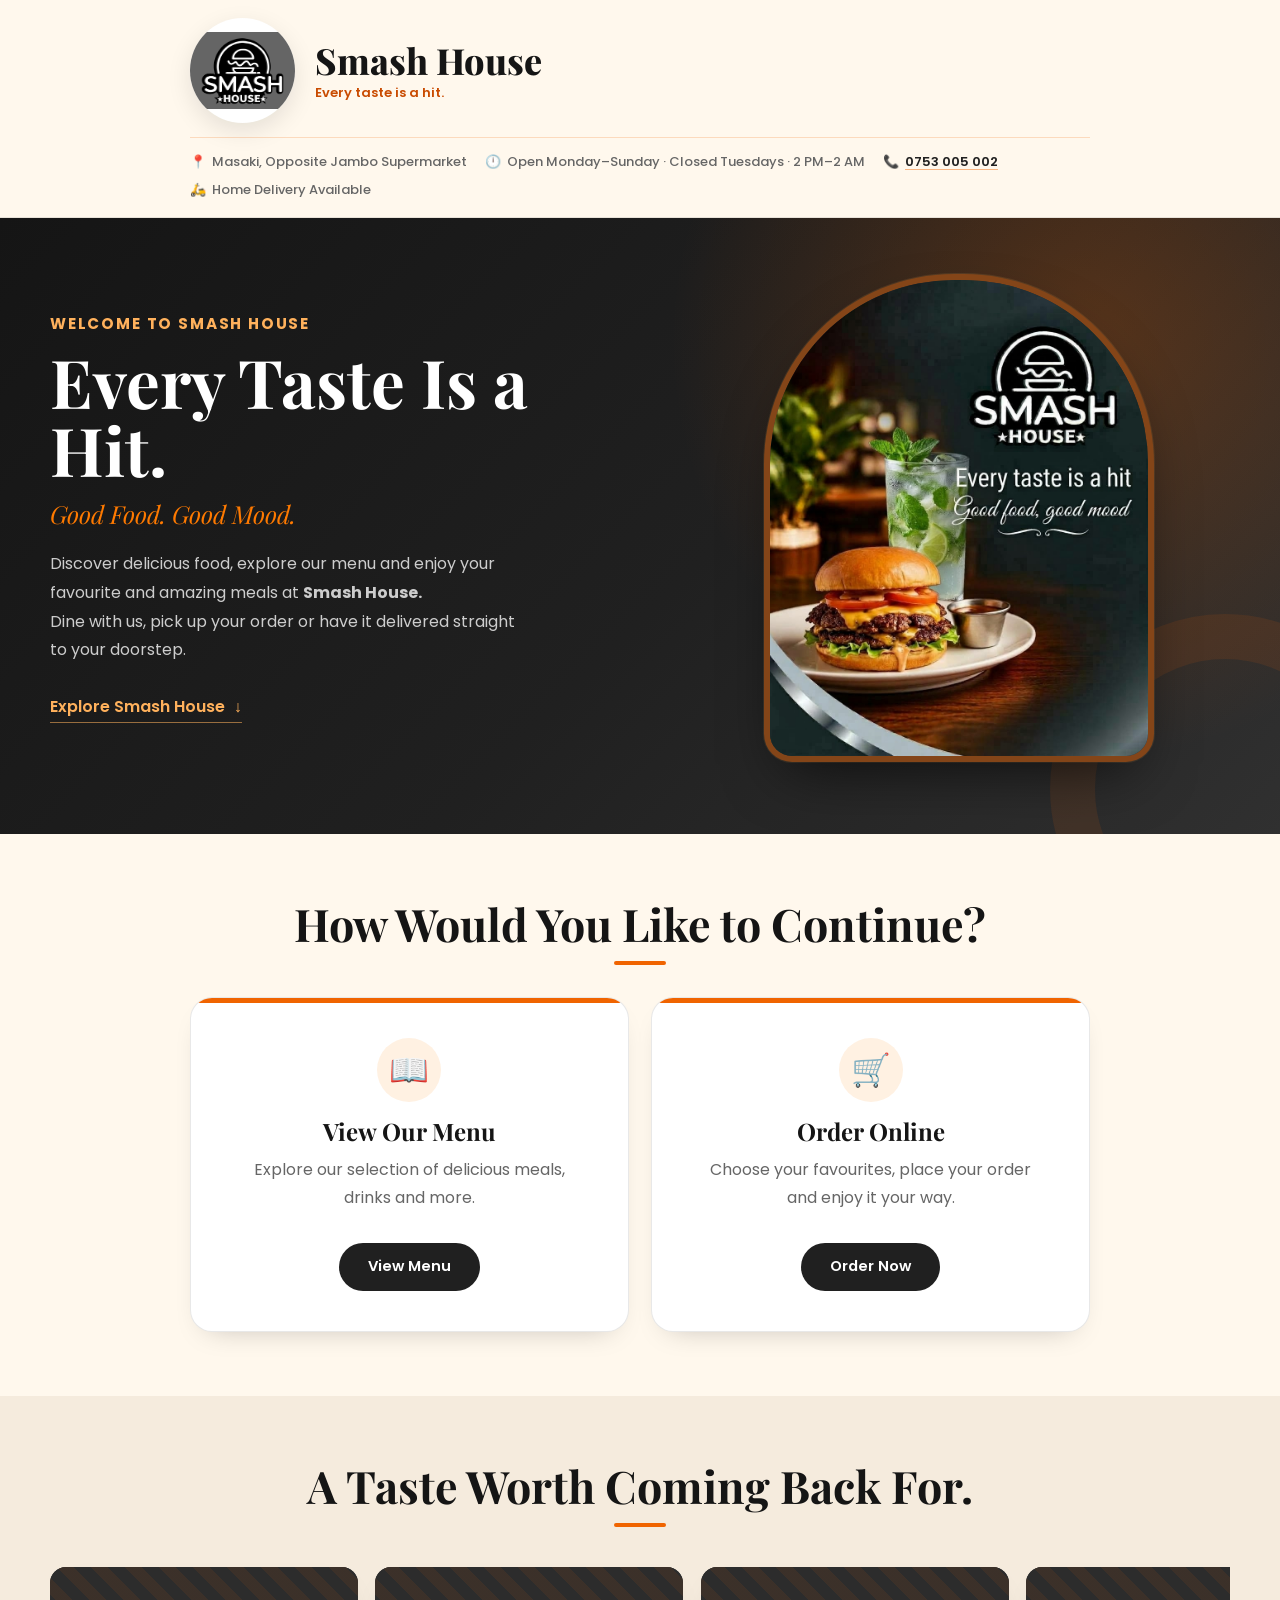
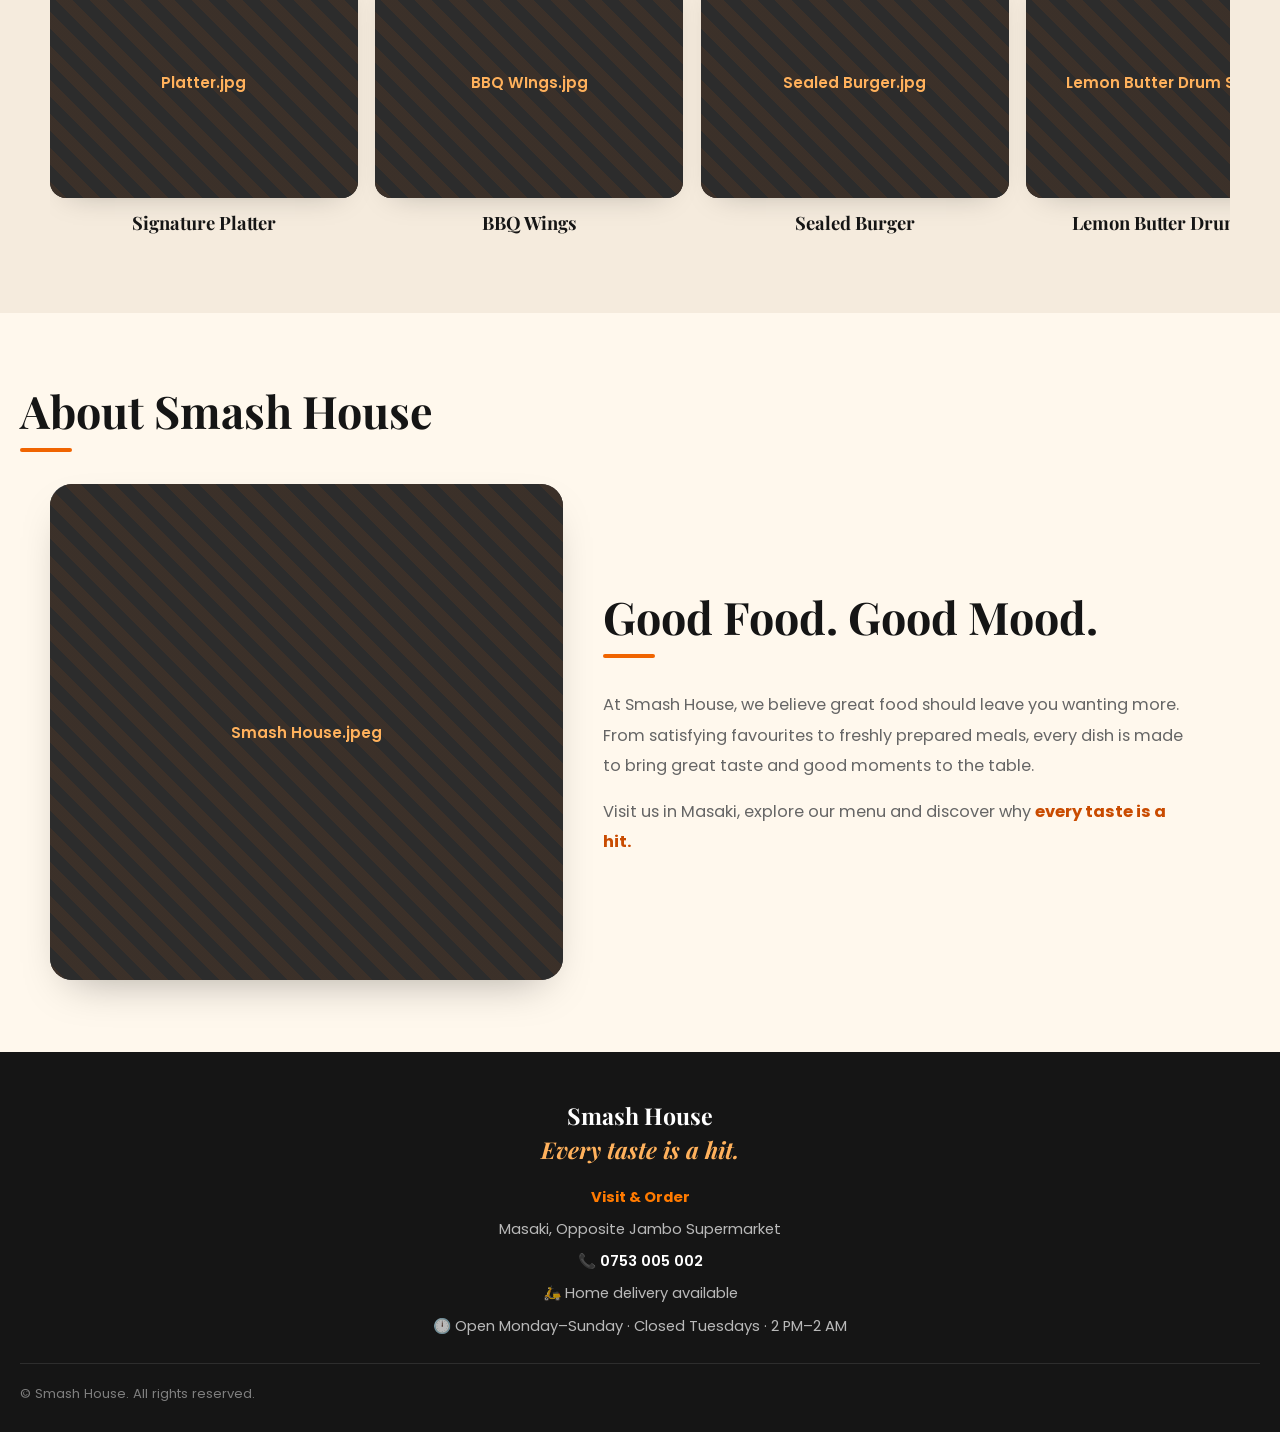
==== commit 379d14d5: "Update index.html" ====
--- a/index.html
+++ b/index.html
@@ -270,20 +270,20 @@
           <div class="food-image-frame">
 
             <img
-              src="Steak.jpeg"
-              alt="Steak served at Smash House"
+              src="BBQ Wings.jpeg"
+              alt="BBQ Wings served at Smash House"
               loading="lazy"
               onerror="this.closest('.food-image-frame').classList.add('image-fallback')"
             >
 
             <div class="fallback-label" aria-hidden="true">
-              <span>Steak.jpg</span>
+              <span>BBQ WIngs.jpg</span>
             </div>
 
           </div>
 
           <figcaption>
-            Steak
+            BBQ Wings
           </figcaption>
 
         </figure>
@@ -294,20 +294,20 @@
           <div class="food-image-frame">
 
             <img
-              src="Mutton chops.jpeg"
-              alt="Mutton chops served at Smash House"
+              src="Sealed Burger.jpeg"
+              alt="Sealed Burger served at Smash House"
               loading="lazy"
               onerror="this.closest('.food-image-frame').classList.add('image-fallback')"
             >
 
             <div class="fallback-label" aria-hidden="true">
-              <span>Mutton chops.jpg</span>
+              <span>Sealed Burger.jpg</span>
             </div>
 
           </div>
 
           <figcaption>
-            Mutton Chops
+            Sealed Burger
           </figcaption>
 
         </figure>
@@ -318,20 +318,20 @@
           <div class="food-image-frame">
 
             <img
-              src="Pizza.jpeg"
-              alt="Pizza served at Smash House"
+              src="Drumstick.jpeg"
+              alt="Lemon Butter Drum Stick served at Smash House"
               loading="lazy"
               onerror="this.closest('.food-image-frame').classList.add('image-fallback')"
             >
 
             <div class="fallback-label" aria-hidden="true">
-              <span>Pizza.jpg</span>
+              <span>Lemon Butter Drum Stick.jpg</span>
             </div>
 
           </div>
 
           <figcaption>
-            Pizza
+            Lemon Butter Drum Stick
           </figcaption>
 
         </figure>
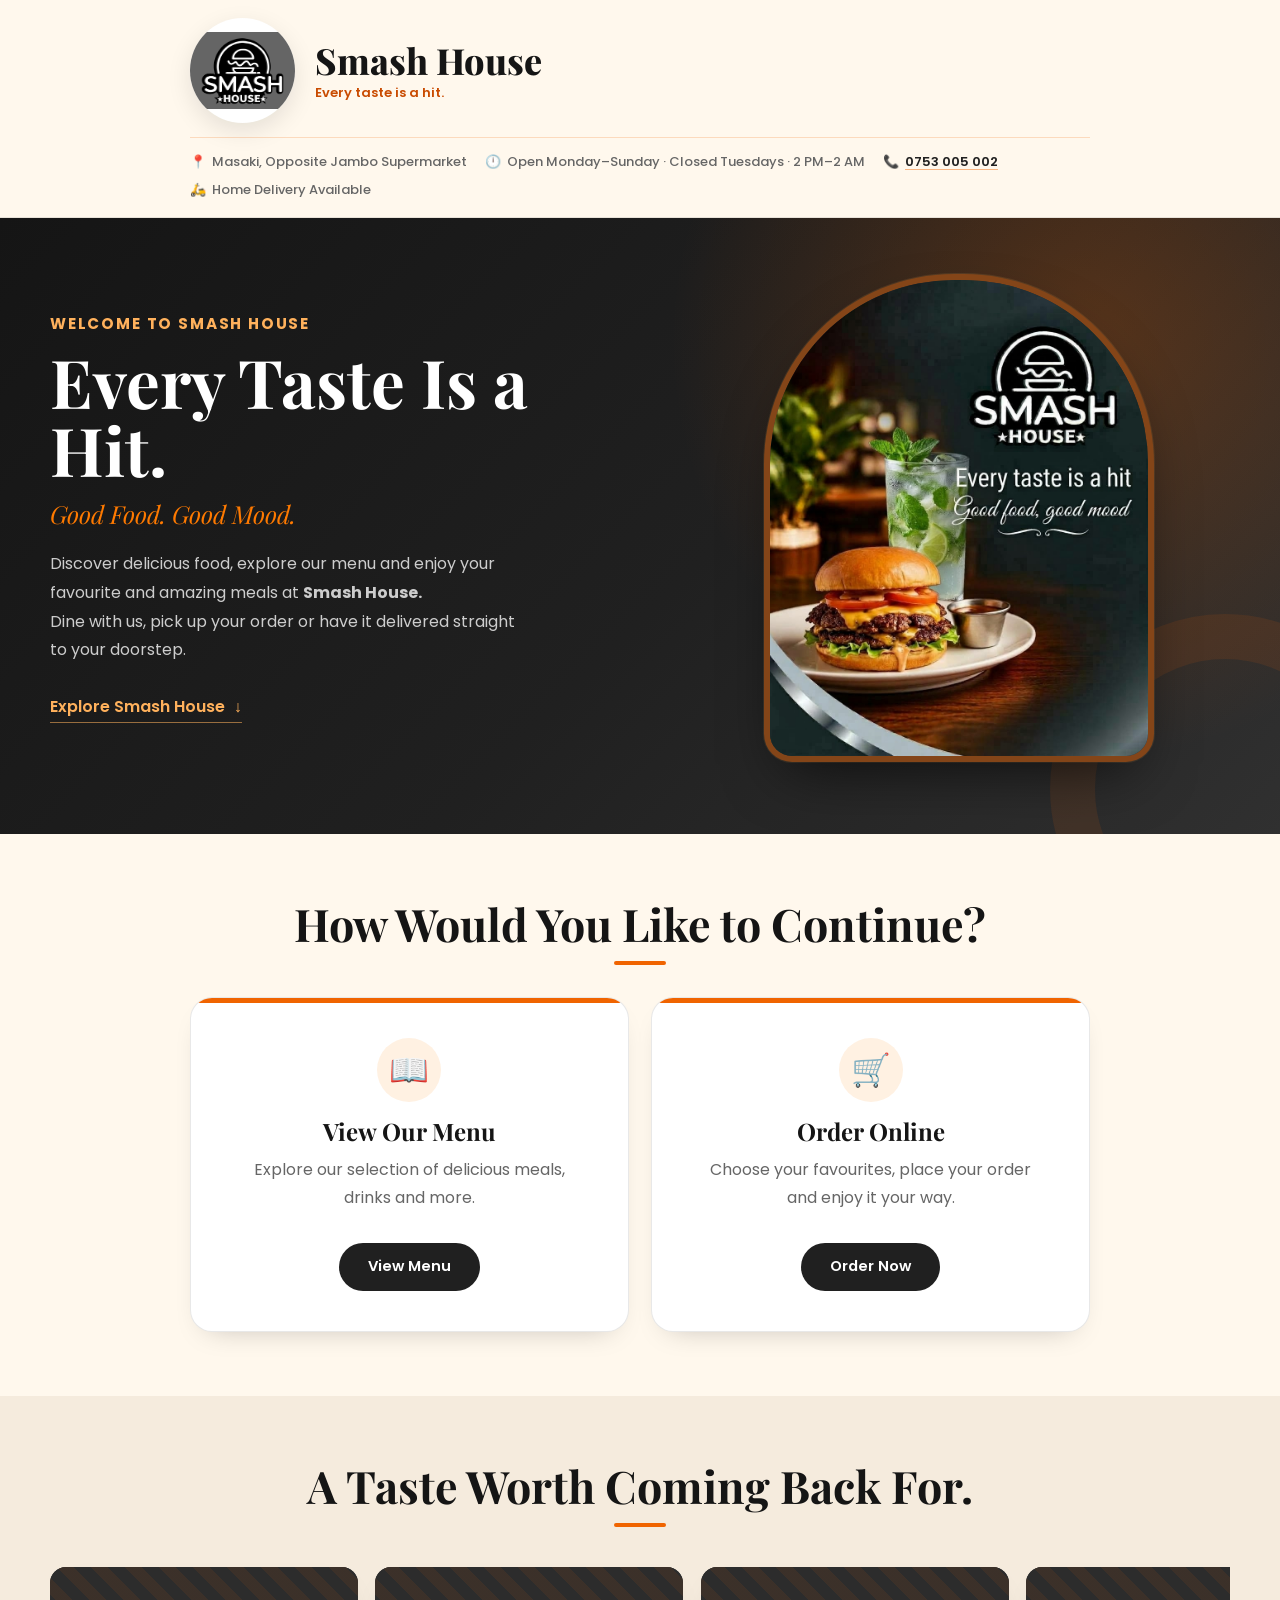
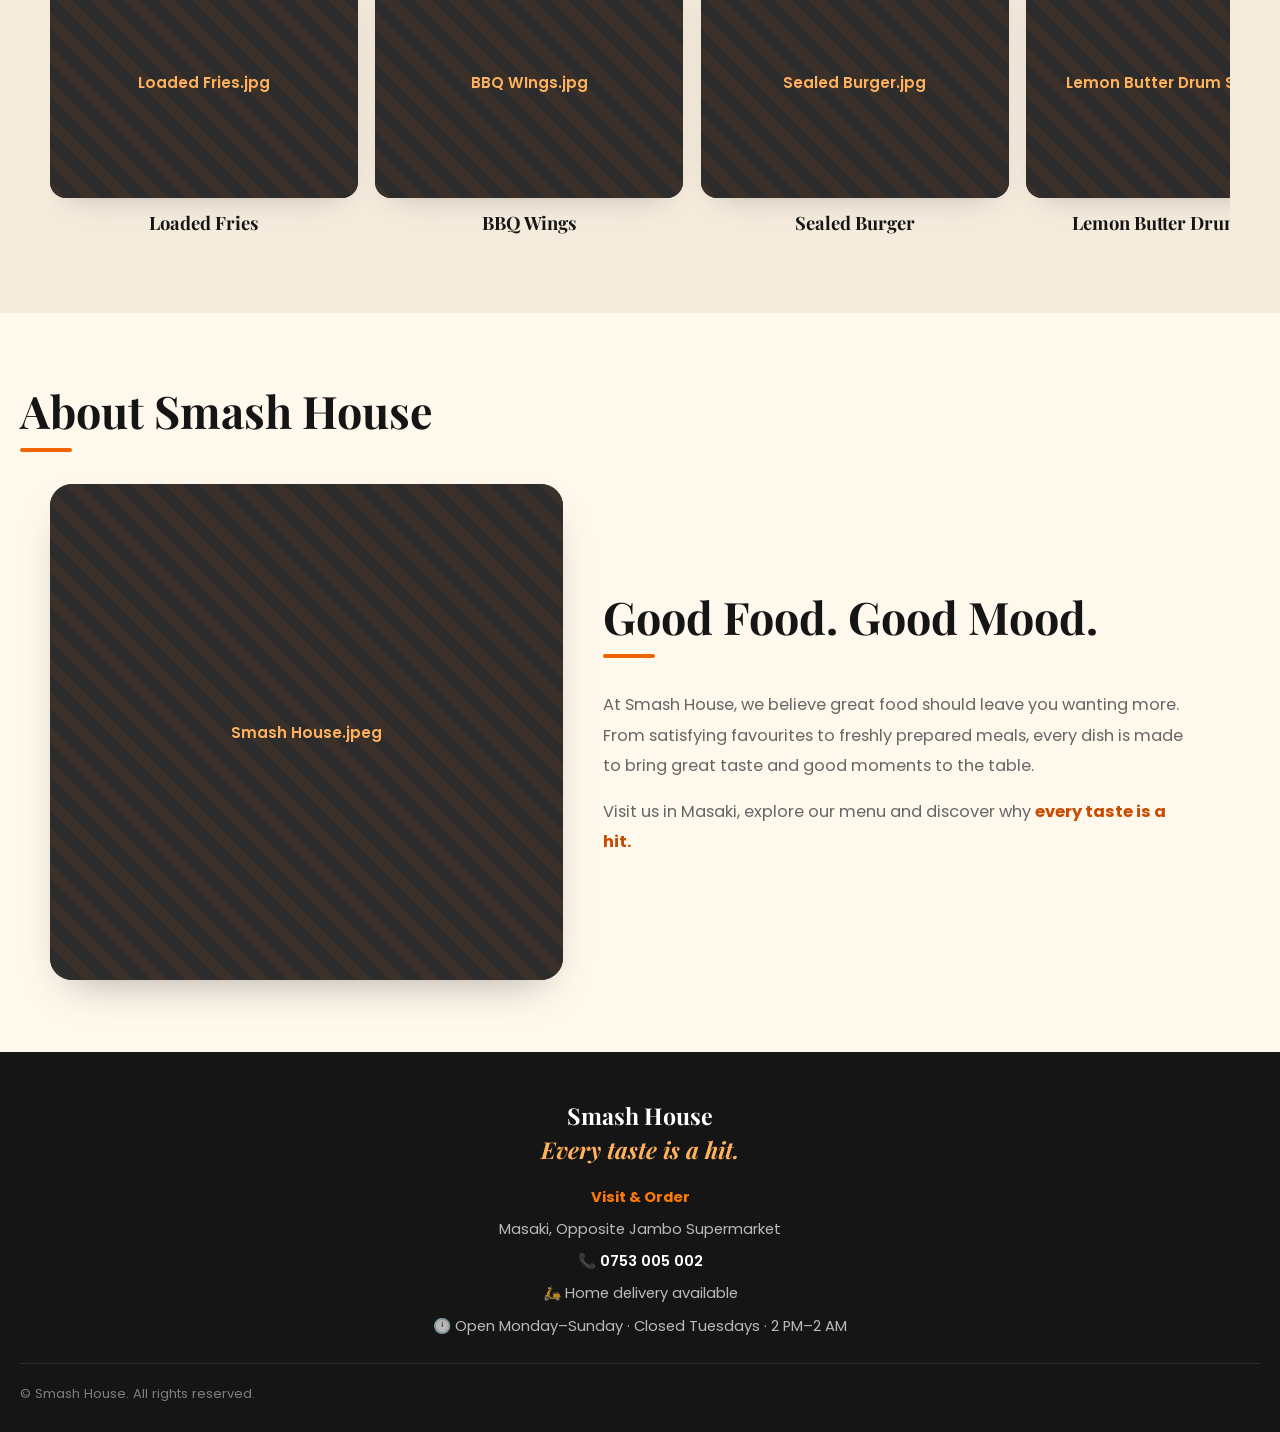
==== commit 74c9dea8: "Update index.html" ====
--- a/index.html
+++ b/index.html
@@ -246,20 +246,20 @@
           <div class="food-image-frame">
 
             <img
-              src="Platter.jpeg"
+              src="Loaded Fries.jpeg"
               alt="Smash House platter"
               loading="lazy"
               onerror="this.closest('.food-image-frame').classList.add('image-fallback')"
             >
 
             <div class="fallback-label" aria-hidden="true">
-              <span>Platter.jpg</span>
+              <span>Loaded Fries.jpg</span>
             </div>
 
           </div>
 
           <figcaption>
-            Signature Platter
+            Loaded Fries
           </figcaption>
 
         </figure>
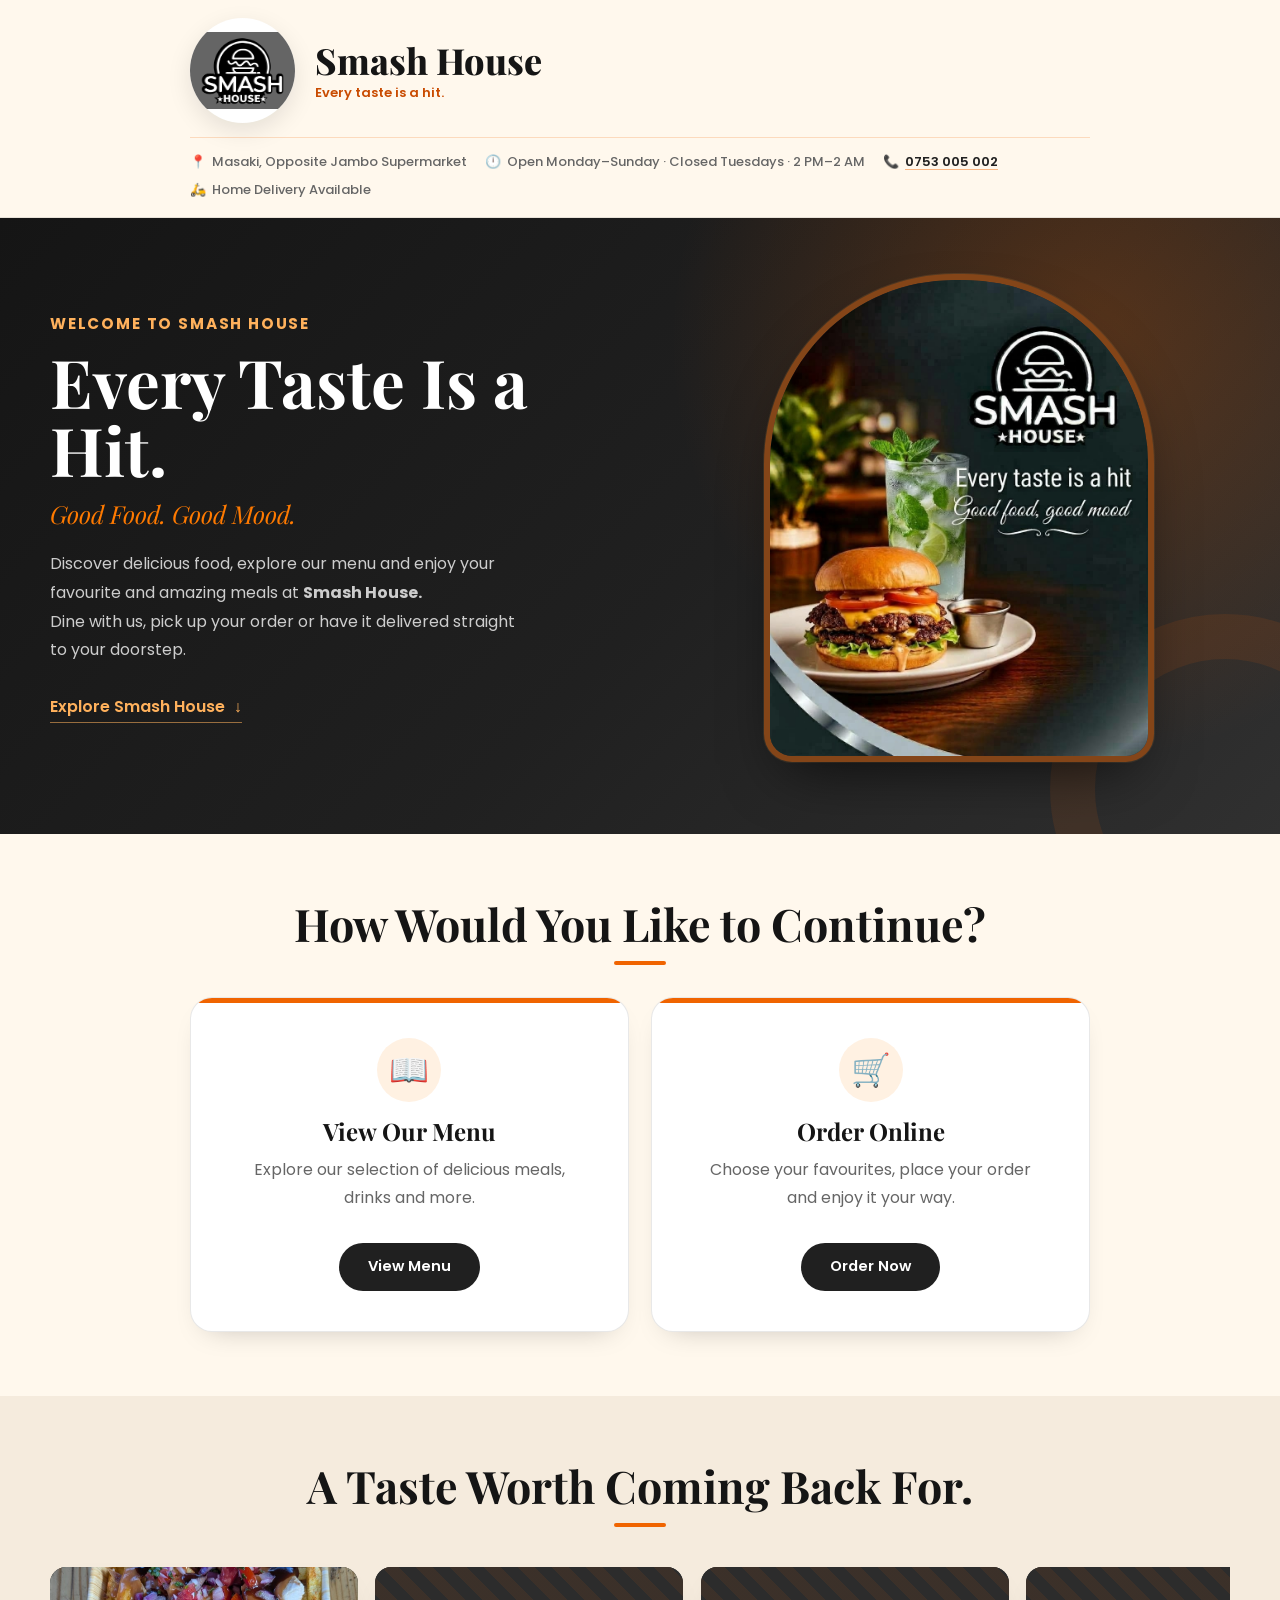
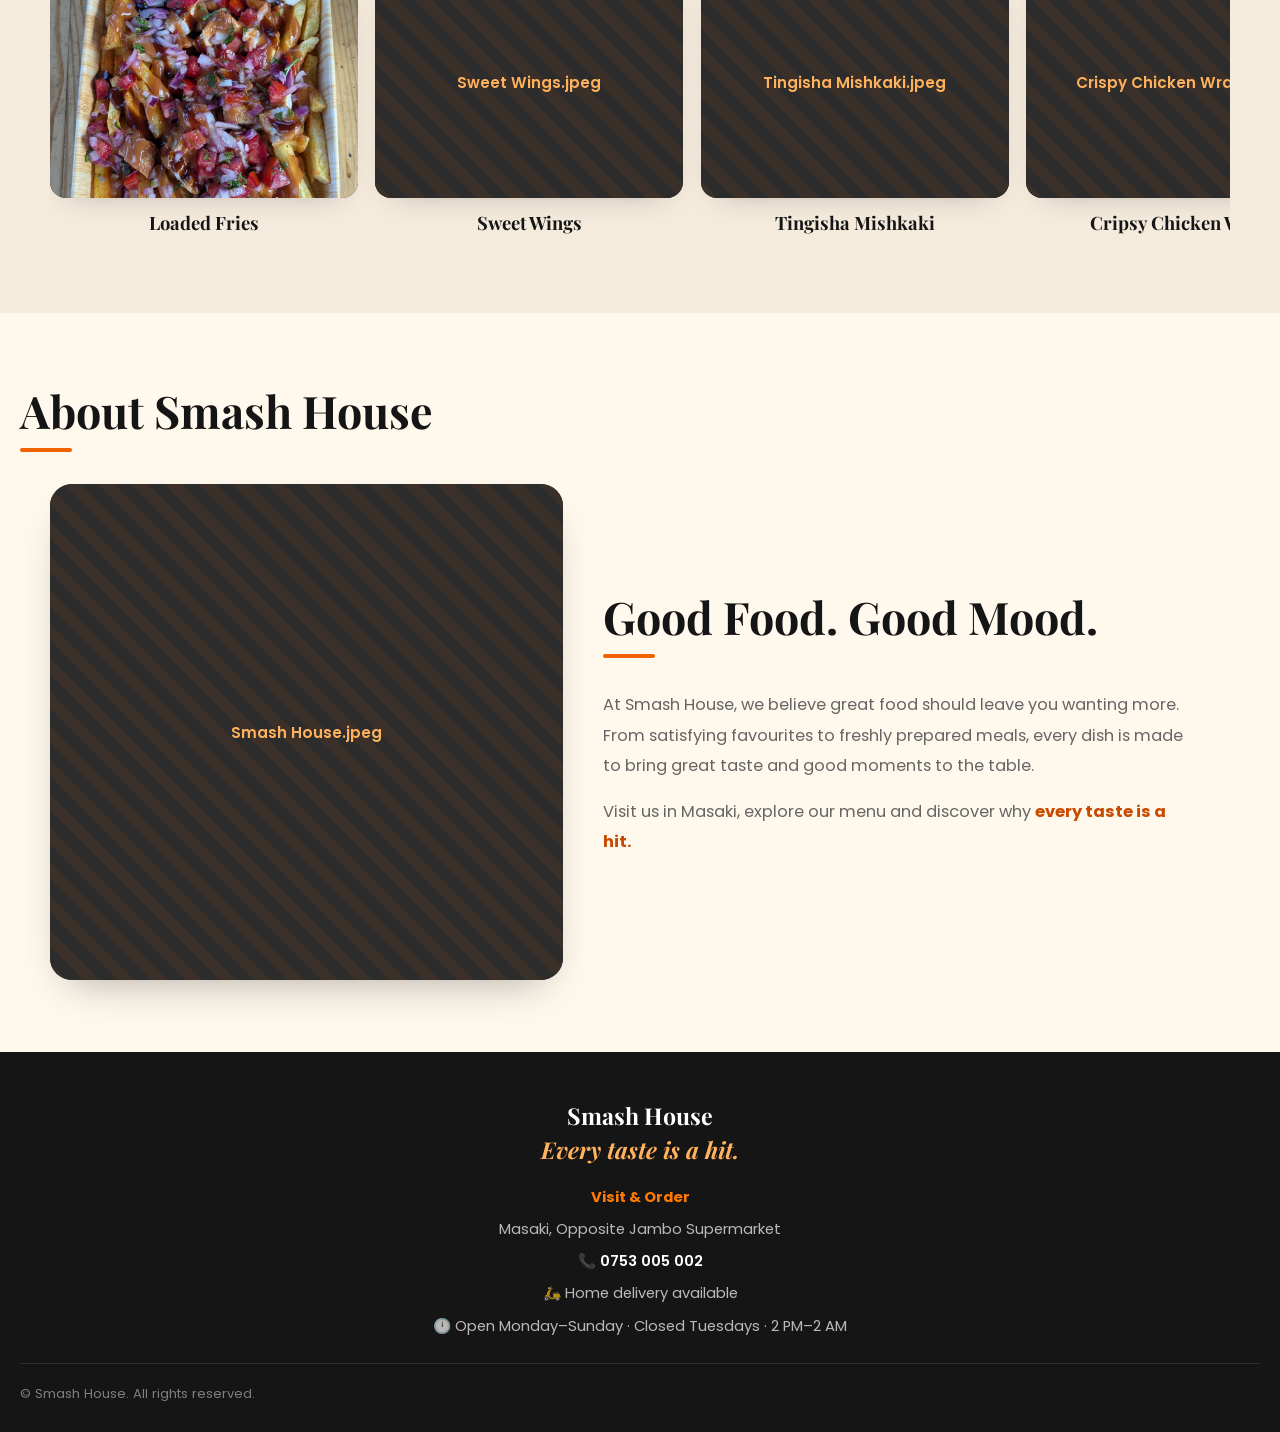
==== commit b06759e5: "Update index.html" ====
--- a/index.html
+++ b/index.html
@@ -247,7 +247,7 @@
 
             <img
               src="Loaded Fries.jpeg"
-              alt="Smash House platter"
+              alt="Loaded Fries"
               loading="lazy"
               onerror="this.closest('.food-image-frame').classList.add('image-fallback')"
             >
@@ -270,20 +270,20 @@
           <div class="food-image-frame">
 
             <img
-              src="BBQ Wings.jpeg"
-              alt="BBQ Wings served at Smash House"
+              src="Sweet Wings.jpeg"
+              alt="Sweet Wings served at Smash House"
               loading="lazy"
               onerror="this.closest('.food-image-frame').classList.add('image-fallback')"
             >
 
             <div class="fallback-label" aria-hidden="true">
-              <span>BBQ WIngs.jpg</span>
+              <span>Sweet Wings.jpeg</span>
             </div>
 
           </div>
 
           <figcaption>
-            BBQ Wings
+            Sweet Wings
           </figcaption>
 
         </figure>
@@ -294,20 +294,21 @@
           <div class="food-image-frame">
 
             <img
-              src="Sealed Burger.jpeg"
-              alt="Sealed Burger served at Smash House"
+              src="Tingisha Mishkaki.jpeg"
+              alt="Tingisha Mishkaki served at Smash House"
               loading="lazy"
               onerror="this.closest('.food-image-frame').classList.add('image-fallback')"
             >
 
             <div class="fallback-label" aria-hidden="true">
-              <span>Sealed Burger.jpg</span>
+              <span>Tingisha Mishkaki.jpeg</span>
             </div>
 
           </div>
 
           <figcaption>
-            Sealed Burger
+            Tingisha Mishkaki
+            
           </figcaption>
 
         </figure>
@@ -318,20 +319,20 @@
           <div class="food-image-frame">
 
             <img
-              src="Drumstick.jpeg"
-              alt="Lemon Butter Drum Stick served at Smash House"
+              src="Crispy Chicken Wrap.jpeg"
+              alt="Crispy Chicken Wrap served at Smash House"
               loading="lazy"
               onerror="this.closest('.food-image-frame').classList.add('image-fallback')"
             >
 
             <div class="fallback-label" aria-hidden="true">
-              <span>Lemon Butter Drum Stick.jpg</span>
+              <span>Crispy Chicken Wrap.jpeg</span>
             </div>
 
           </div>
 
           <figcaption>
-            Lemon Butter Drum Stick
+            Cripsy Chicken Wrap
           </figcaption>
 
         </figure>
